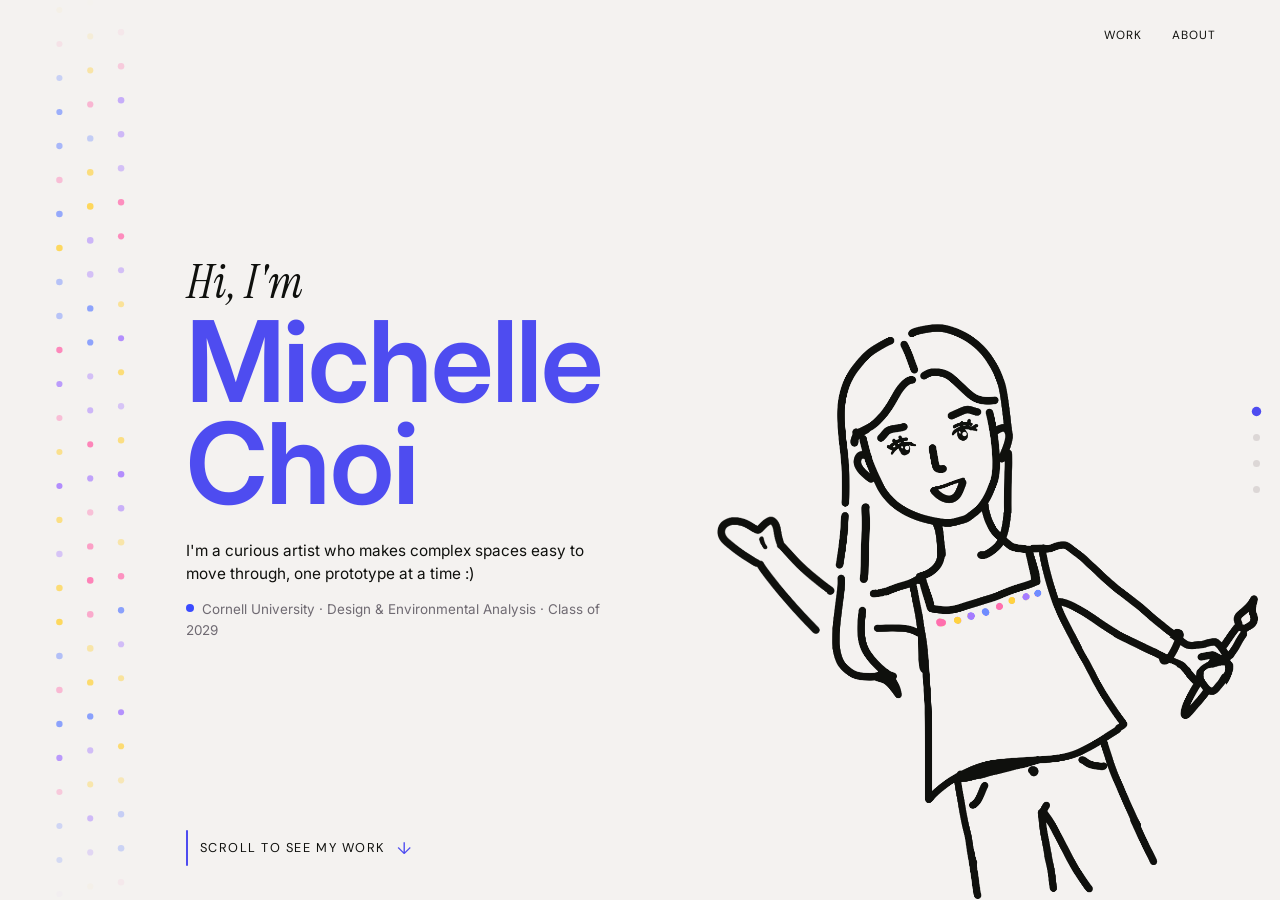
==== index.html @ 01195eb1 "Go For It: add "Why Not Just Swipe?" research subsection under Early Exploration Co-Authored-By: Cla" ====
<!doctype html>
<html lang="en">
<head>
<meta charset="utf-8">
<meta name="viewport" content="width=device-width, initial-scale=1, viewport-fit=cover">
<title>Michelle Choi · Product Design</title>
<meta name="description" content="Product design portfolio">
<link rel="preconnect" href="https://fonts.googleapis.com">
<link rel="preconnect" href="https://fonts.gstatic.com" crossorigin>
<link rel="stylesheet" href="https://fonts.googleapis.com/css2?family=Archivo:wdth,wght@62..125,700..900&family=Bricolage+Grotesque:opsz,wdth,wght@12..96,75..100,400..800&family=Instrument+Sans:wght@400;500;600&family=Instrument+Serif:ital@0;1&family=Syne:wght@700..800&family=Archivo+Narrow:wght@500;600;700&family=Caveat:wght@500;600&family=Inter:wght@400;500;600&family=Inter+Tight:wght@400;500;600;700&family=Roboto+Mono:wght@400;500&family=DM+Sans:opsz,wght@9..40,400;9..40,500&display=swap">
<link rel="stylesheet" href="css/style.css?v=202611280835">
</head>
<body>
<div id="app"></div>
<script>window.SITE_VERSION = "202611280835";</script>
<script src="content/site.js?v=202611280835"></script>
<script src="js/glyphs.js?v=202611280835"></script>
<script src="js/app.js?v=202611280835"></script>
</body>
</html>
---- css/style.css ----
/* Layout: one narrow column of big type + an index list; project pages read like a spec sheet over a full-bleed image stack. */
:root {
  --paper: #f4f2f0;
  --ink: #0f100d;
  --muted: #6f6a72;
  --line: #dcd7d6;
  --panel: #ebe7e6;
  --accent: #3a4bff;
  --g-yellow: #ffc81f;
  --g-magenta: #ff3d8b;
  --g-purple: #8a4dff;
  --name: #4e4cf0;
  --s-pink: #ff6fae;
  --s-purple: #a67bff;
  --s-blue: #6f8cff;
  --s-yellow: #ffd23f;
  --on-accent: #ffffff;

  --display: "Bricolage Grotesque", "Arial Narrow", system-ui, sans-serif;
  --body: "Instrument Sans", system-ui, -apple-system, "Segoe UI", sans-serif;
  --mono: "Archivo Narrow", "Arial Narrow", "Roboto Condensed", sans-serif; /* small caps-style labels */

  --step-0: 1rem;
  --step-1: 1.25rem;
  --step-2: clamp(1.6rem, 3vw, 2.2rem);
  --step-3: clamp(2.6rem, 7vw, 5rem);
  --step-4: clamp(3.4rem, 13vw, 10.5rem);
  --max: 1240px;
}
@media (prefers-color-scheme: dark) {
  :root:not([data-theme="light"]) {
    --paper: #111014; --ink: #efedf2; --muted: #98939f; --line: #2a2830; --panel: #1b1a20;
    --accent: #7f8cff; --on-accent: #111014; --g-yellow: #ffd34d; --g-magenta: #ff5fa2; --g-purple: #a77bff; --name: #9f9eff; --s-pink: #ff5fa2; --s-purple: #a77bff; --s-blue: #7f8cff; --s-yellow: #ffd34d; color-scheme: dark;
  }
}
:root[data-theme="dark"] {
  --paper: #111014; --ink: #efedf2; --muted: #98939f; --line: #2a2830; --panel: #1b1a20;
  --accent: #7f8cff; --on-accent: #111014; --g-yellow: #ffd34d; --g-magenta: #ff5fa2; --g-purple: #a77bff; --name: #9f9eff; --s-pink: #ff5fa2; --s-purple: #a77bff; --s-blue: #7f8cff; --s-yellow: #ffd34d; color-scheme: dark;
}

* { box-sizing: border-box; }
html { -webkit-text-size-adjust: 100%; }
body {
  margin: 0;
  background: var(--paper);
  color: var(--ink);
  font: 400 var(--step-0)/1.55 var(--body);
  -webkit-font-smoothing: antialiased;
}
img { max-width: 100%; display: block; }
a { color: inherit; }
::selection { background: var(--accent); color: var(--on-accent); }
:focus-visible { outline: 2px solid var(--accent); outline-offset: 3px; }

.wrap {
  max-width: var(--max);
  margin: 0 auto;
  padding-left: max(20px, env(safe-area-inset-left, 0px));
  padding-right: max(20px, env(safe-area-inset-right, 0px));
}
.mono { font-family: var(--mono); font-weight: 600; font-size: 0.8rem; letter-spacing: 0.08em; text-transform: uppercase; }
.muted { color: var(--muted); }

/* ---------- top bar ---------- */
body::before {
  content: ""; position: fixed; inset: 0 0 auto; height: env(safe-area-inset-top, 0px);
  z-index: 30; background: var(--paper);
}
.bar {
  position: sticky; top: env(safe-area-inset-top, 0px); z-index: 20;
  background: color-mix(in srgb, var(--paper) 88%, transparent);
  backdrop-filter: blur(10px);
  border-bottom: 1px solid var(--line);
}
.bar .wrap {
  display: flex; align-items: center; justify-content: space-between; gap: 16px;
  padding-block: 14px;
}
.brand { font-family: var(--display); font-weight: 700; font-size: 1.1rem; text-decoration: none; letter-spacing: -0.01em; }
.tabs { display: flex; gap: 4px; }
.tabs a {
  text-decoration: none; padding: 6px 12px; border-radius: 999px;
  font-family: var(--mono); font-weight: 600; font-size: 0.8rem; text-transform: uppercase; letter-spacing: 0.07em;
}
.tabs a:hover { background: var(--panel); }
.tabs a[aria-current="page"] { background: var(--ink); color: var(--paper); }
.status { display: flex; align-items: center; gap: 8px; color: var(--muted); }
.dot { width: 8px; height: 8px; border-radius: 50%; background: var(--accent); animation: pulse 2.4s ease-in-out infinite; }
@keyframes pulse { 50% { opacity: 0.25; } }

/* ---------- home ---------- */
.hero { padding-block: clamp(48px, 9vw, 120px) clamp(32px, 6vw, 72px); }
.hero h1 {
  font-family: var(--display); font-weight: 800; font-size: var(--step-4);
  line-height: 0.86; letter-spacing: -0.045em; margin: 0 0 28px;
  font-variation-settings: "wdth" 80;
  text-wrap: balance;
}
.hero h1 .accent { color: var(--accent); }
.hero-meta { display: grid; grid-template-columns: minmax(0, 1.4fr) minmax(0, 1fr); gap: 32px; align-items: end; }
.hero-meta p { margin: 0; font-size: var(--step-1); max-width: 34ch; }
.hero-meta .facts { display: grid; gap: 6px; justify-items: end; text-align: right; }

.index-head {
  display: flex; justify-content: space-between; align-items: baseline;
  border-bottom: 1px solid var(--ink); padding-bottom: 10px; margin-top: 24px;
}
.index-head h2 { font-family: var(--display); font-size: var(--step-2); margin: 0; letter-spacing: -0.02em; }
.index-head a { text-decoration: none; }
.index-head a:hover { color: var(--accent); }

.index { list-style: none; margin: 0 0 56px; padding: 0; }
.index a, .index li.locked > span {
  display: grid; grid-template-columns: minmax(0, 1fr) minmax(0, 1fr) 90px 24px;
  gap: 16px; align-items: baseline; padding: 18px 0; text-decoration: none;
  border-bottom: 1px solid var(--line); transition: padding 0.25s ease, color 0.2s;
}
.index .t { font-family: var(--display); font-weight: 600; font-size: clamp(1.4rem, 3.4vw, 2.4rem); letter-spacing: -0.025em; line-height: 1.05; }
.index .arrow { justify-self: end; transition: transform 0.25s ease; }
.index a:hover { color: var(--accent); padding-left: 12px; }
.index a:hover .arrow { transform: translateX(4px); }

.peek {
  position: fixed; z-index: 15; width: 240px; pointer-events: none;
  opacity: 0; transform: translate(-50%, -50%) scale(0.92);
  transition: opacity 0.15s ease, transform 0.2s ease;
}
.peek.on { opacity: 1; transform: translate(-50%, -50%) scale(1); }
@media (hover: none) { .peek { display: none; } }

/* ---------- tab view ---------- */
.tab-head { padding-block: clamp(40px, 7vw, 90px) 28px; display: grid; grid-template-columns: minmax(0, 1fr); gap: 12px; }
.tab-head h1 {
  font-family: var(--display); font-weight: 800; font-size: var(--step-3);
  line-height: 0.9; letter-spacing: 0.01em; margin: 0; font-variation-settings: "wdth" 80;
}
.tab-head p { margin: 0; max-width: 46ch; color: var(--muted); font-size: var(--step-1); }

.grid { display: grid; grid-template-columns: repeat(2, minmax(0, 1fr)); gap: 40px 28px; padding-bottom: 80px; }
.card { text-decoration: none; display: grid; gap: 14px; }
.card .media { overflow: hidden; }
.card .media > * { transition: transform 0.5s cubic-bezier(.2,.7,.2,1); }
.card:hover .media > * { transform: scale(1.025); }
.card-meta { display: flex; justify-content: space-between; gap: 12px; align-items: baseline; }
.card h3 { font-family: var(--display); font-size: var(--step-2); font-weight: 650; letter-spacing: -0.02em; margin: 0; line-height: 1.05; }
.card:hover h3 { color: var(--accent); }
.card p { margin: 0; color: var(--muted); max-width: 52ch; }

/* ---------- project page ---------- */
.p-head { padding-block: clamp(32px, 6vw, 72px) 28px; display: grid; gap: 18px; }
.crumb { text-decoration: none; }
.crumb:hover { color: var(--accent); }
.p-head h1 {
  font-family: var(--display); font-weight: 800; font-size: var(--step-3);
  line-height: 0.9; letter-spacing: -0.04em; margin: 0; font-variation-settings: "wdth" 80;
  text-wrap: balance;
}
.p-head .summary { font-size: var(--step-1); max-width: 46ch; margin: 0; }
.spec {
  display: grid; grid-template-columns: repeat(3, minmax(0, 1fr));
  border-top: 1px solid var(--ink); border-bottom: 1px solid var(--line);
  margin: 8px 0 36px;
}
.spec div { padding: 12px 12px 14px 0; display: grid; gap: 4px; min-width: 0; }
.spec div + div { padding-left: 12px; border-left: 1px solid var(--line); }
.spec dd { margin: 0; overflow-wrap: anywhere; }
.spec dt { color: var(--muted); }

.sections { display: grid; grid-template-columns: minmax(0, 1fr); gap: clamp(36px, 6vw, 72px); padding-block: 40px 96px; }
.s-text { display: grid; grid-template-columns: minmax(0, 1fr) minmax(0, 2fr); gap: 24px; }
.s-text h2 { font-family: var(--display); font-size: var(--step-2); font-weight: 650; margin: 0; letter-spacing: -0.02em; line-height: 1.05; }
.s-text p { margin: 0; max-width: 62ch; }
.s-block > h2 { font-family: var(--display); font-size: var(--step-2); font-weight: 650; margin: 0 0 16px; letter-spacing: -0.02em; }
figure { margin: 0; display: grid; gap: 8px; }
figcaption { color: var(--muted); }
.gallery { display: grid; gap: 16px; }
.gallery.c2 { grid-template-columns: repeat(2, minmax(0, 1fr)); }
.gallery.c3 { grid-template-columns: repeat(3, minmax(0, 1fr)); }
.stats { display: grid; grid-template-columns: repeat(3, minmax(0, 1fr)); gap: 16px; }
.stat { border-top: 1px solid var(--ink); padding-top: 10px; display: grid; gap: 2px; min-width: 0; }
.stat b { overflow-wrap: anywhere; }
.stat b { font-family: var(--display); font-weight: 700; font-size: var(--step-3); letter-spacing: -0.04em; line-height: 1; font-variant-numeric: tabular-nums; }
.figma-frame { width: 100%; aspect-ratio: 16/10; max-width: 100%; border: 1px solid var(--line); background: var(--panel); }

.next {
  display: flex; justify-content: space-between; align-items: end; gap: 16px;
  border-top: 1px solid var(--ink); padding-block: 22px 80px; text-decoration: none;
}
.next .t { font-family: var(--display); font-weight: 700; font-size: var(--step-3); letter-spacing: -0.04em; line-height: 0.9; }
.next:hover .t { color: var(--accent); }

/* ---------- about ---------- */
.about { display: grid; grid-template-columns: minmax(0, 1fr) minmax(0, 1.4fr); gap: 40px; padding-block: clamp(40px, 7vw, 90px) 96px; align-items: start; }
.about h1 { font-family: var(--display); font-weight: 800; font-size: var(--step-3); letter-spacing: -0.04em; line-height: 0.9; margin: 0 0 20px; }
.about p { font-size: var(--step-1); margin: 0 0 24px; max-width: 46ch; }
.links { list-style: none; padding: 0; margin: 0; border-top: 1px solid var(--line); }
.links li { border-bottom: 1px solid var(--line); }
.links a, .links .row { display: flex; justify-content: space-between; gap: 12px; padding: 12px 0; text-decoration: none; }
.links a:hover { color: var(--accent); }
.copy { background: none; border: 1px solid var(--line); color: inherit; border-radius: 999px; padding: 2px 10px; cursor: pointer; font: inherit; }
.copy:hover { border-color: var(--ink); }

footer .wrap { display: flex; justify-content: space-between; gap: 16px; flex-wrap: wrap; padding-block: 20px 32px; border-top: 1px solid var(--line); }

/* ---------- placeholder slots ---------- */
.ph {
  position: relative; width: 100%; max-width: 100%;
  background:
    linear-gradient(to top right, transparent calc(50% - 0.5px), var(--line) calc(50% - 0.5px), var(--line) calc(50% + 0.5px), transparent calc(50% + 0.5px)),
    linear-gradient(to bottom right, transparent calc(50% - 0.5px), var(--line) calc(50% - 0.5px), var(--line) calc(50% + 0.5px), transparent calc(50% + 0.5px)),
    var(--panel);
  border: 1px dashed var(--muted);
  display: grid; place-items: center; text-align: center; padding: 12px;
}
.ph span {
  background: var(--paper); padding: 6px 10px; max-width: 90%;
  font-family: var(--mono); font-size: 0.68rem; letter-spacing: 0.03em; color: var(--muted);
  overflow-wrap: anywhere;
}
.ph span b { color: var(--accent); font-weight: 600; display: block; }
.media img { width: 100%; height: 100%; object-fit: cover; }

/* ---------- motion ---------- */
.view { animation: rise 0.5s cubic-bezier(.2,.7,.2,1) both; }
@keyframes rise { from { transform: translateY(10px); } to { transform: none; } }
@media (prefers-reduced-motion: reduce) {
  *, *::before, *::after { animation: none !important; transition: none !important; }
}

/* ---------- small screens ---------- */
@media (max-width: 760px) {
  .status { display: none; }
  .hero-meta { grid-template-columns: 1fr; }
  .hero-meta .facts { justify-items: start; text-align: left; }
  .index a, .index li.locked > span { grid-template-columns: minmax(0, 1fr) 24px; }
  .index .k, .index .y { display: none; }
  .grid { grid-template-columns: 1fr; }
  .spec { grid-template-columns: repeat(2, minmax(0, 1fr)); }
  .spec div:nth-child(3) { padding-left: 0; border-left: 0; }
  .spec div:nth-child(n+3) { border-top: 1px solid var(--line); }
  .s-text { grid-template-columns: 1fr; gap: 10px; }
  .gallery.c3 { grid-template-columns: repeat(2, minmax(0, 1fr)); }
  .about { grid-template-columns: 1fr; }
  .stat b { font-size: var(--step-2); }
}
@media (max-width: 420px) {
  .tabs a { padding: 6px 8px; }
  .brand { font-size: 1rem; }
}

/* ---------- generative graphics ---------- */
.band { position: relative; margin-bottom: 40px; }
.field { display: block; width: 100%; height: clamp(220px, 30vw, 400px); touch-action: pan-y; }
.field.strip { height: 52px; margin-top: 12px; } /* four glyph rows (cell 13px) */
.band-cap { display: flex; justify-content: space-between; gap: 12px; border-top: 1px solid var(--line); padding-top: 8px; }
@media (hover: none) { .band-cap .hint { display: none; } }
.seal { width: 1.1em; height: 1.1em; vertical-align: -0.12em; margin-right: 0.3em; display: inline-block; }
.p-title { display: flex; align-items: center; gap: 16px; }
.seal.big { width: clamp(48px, 7vw, 84px); height: clamp(48px, 7vw, 84px); margin: 0; flex: none; }
.orb { display: block; width: 140px; height: 140px; max-width: 100%; margin-bottom: 20px; }

/* ---------- home: name centered-left, glyph columns on both sides, tab tiles on the right ---------- */
.home {
  display: grid;
  grid-template-columns: clamp(80px, 13vw, 220px) minmax(0, auto) auto minmax(0, 1fr) clamp(80px, 13vw, 220px);
  column-gap: 0;
  height: max(640px, 100svh);
  padding-left: max(0px, env(safe-area-inset-left, 0px));
  padding-right: max(0px, env(safe-area-inset-right, 0px));
}
.home .side { height: max(640px, 100svh); width: 100%; min-height: 0; }
.home { grid-template-rows: minmax(0, 1fr); }
.home .side[data-field="right"] { grid-column: 5; }
.home .tiles { grid-column: 3; margin-left: 136px; width: clamp(240px, 22vw, 300px); }
.home .home-center { margin-left: clamp(8px, 1vw, 16px); }
.home-center { align-self: center; display: grid; gap: 22px; min-width: 0; padding-left: clamp(0px, 3vw, 56px); }
.home-center .name {
  font-family: "Archivo", var(--display); font-weight: 800; margin: 0;
  font-size: clamp(3rem, 7.4vw, 7.4rem); line-height: 0.95; letter-spacing: -0.025em;
  font-stretch: 112%; font-variation-settings: "wdth" 112;
}
.home-center .name span { color: inherit; }
.home-center .tagline { margin: 0; font-size: var(--step-1); max-width: 34ch; }
.home-center .facts { display: flex; flex-wrap: wrap; gap: 6px 18px; }
.home-center .facts .dot { display: inline-block; margin-right: 6px; vertical-align: 1px; }
.tiles { align-self: center; display: grid; gap: 14px; }
.tile {
  display: grid; grid-template-columns: 76px minmax(0, 1fr); gap: 14px; align-items: center;
  text-decoration: none; padding: 10px; border: 1px solid var(--line); border-radius: 14px;
  background: var(--paper); transition: border-color 0.2s, transform 0.25s cubic-bezier(.2,.7,.2,1);
}
.tile canvas { width: 76px; height: 76px; display: block; border-radius: 8px; background: var(--panel); }
.tile .lbl { display: grid; gap: 2px; min-width: 0; }
.tile .lbl b { font-family: var(--display); font-weight: 700; font-size: 1.5rem; letter-spacing: -0.02em; line-height: 1; }
.tile:hover { border-color: var(--ink); transform: translateX(-4px); }
.tile:hover b { color: var(--accent); }
.scroll-cue { position: absolute; left: 50%; bottom: 18px; transform: translateX(-50%); }
.work { padding-block: 72px 24px; }
.work-head { font-family: var(--display); font-size: var(--step-2); letter-spacing: -0.02em; margin: 0 0 8px; }
.work .index-head h2 { font-size: var(--step-1); }
@media (max-width: 900px) {
  .home {
    grid-template-columns: minmax(0, 1fr); grid-template-rows: 90px auto auto 90px;
    height: auto; gap: 28px;
    padding-left: max(20px, env(safe-area-inset-left, 0px)); padding-right: max(20px, env(safe-area-inset-right, 0px));
  }
  .home .side, .home .side[data-field="right"], .home .tiles { grid-column: auto; }
  .home .tiles, .home .home-center { margin-left: 0; }
  .home .tiles { width: auto; }
  .home .side { height: 90px; }
  .home-center { padding-left: 0; }
  .tiles { grid-template-columns: repeat(3, minmax(0, 1fr)); }
  .tile { grid-template-columns: 1fr; }
  .tile canvas { width: 100%; height: 64px; }
  .tile .lbl b { font-size: 1.15rem; }
  .scroll-cue { display: none; }
}
@media (max-width: 420px) {
  .tiles { grid-template-columns: 1fr; }
  .tile { grid-template-columns: 64px minmax(0, 1fr); }
  .tile canvas { width: 64px; height: 64px; }
}
/* the name alone sets the width of the left column; tagline and facts wrap inside it */
@media (min-width: 901px) {
  .home-center > :not(.name) { width: 0; min-width: 100%; }
}

.home-bg { position: absolute; inset: 0; width: 100%; height: 100%; pointer-events: none; z-index: 0; }
.home > :not(.home-bg) { position: relative; z-index: 1; }
.home > .scroll-cue { position: absolute; }
@media (max-width: 900px) { .home-bg { display: none; } }

/* ---------- home v3: name + tabs share one box, centered on the page ---------- */
@media (min-width: 901px) {
  .home { grid-template-columns: clamp(80px, 13vw, 220px) minmax(0, 1fr) auto minmax(0, 1fr) clamp(80px, 13vw, 220px); column-gap: 0; }
  .home .side[data-field="right"] { grid-column: 5; }
  .stage { grid-column: 3; }
}
.stage { align-self: center; display: grid; gap: 24px; min-width: 0; }
.stage .facts { display: flex; flex-wrap: wrap; gap: 6px 18px; }
.stage .facts .dot { display: inline-block; margin-right: 6px; vertical-align: 1px; }
.box { display: grid; grid-template-columns: max-content clamp(280px, 24vw, 360px); column-gap: clamp(44px, 4.5vw, 72px); align-items: stretch; }
.home .box .home-center { margin: 0; padding: 0; align-self: stretch; display: flex; flex-direction: column; justify-content: space-between; gap: 14px; }
.box .name { text-box: trim-start cap alphabetic; }
.box .tagline { text-box: trim-end cap alphabetic; }
.home .box .tiles { grid-column: auto; margin: 0; width: auto; align-self: stretch; display: grid; grid-template-rows: repeat(3, minmax(0, 1fr)); gap: 14px; }
.box .tile { grid-template-columns: auto minmax(0, 1fr); gap: 18px; padding: 12px; }
.tile .art { position: relative; display: block; height: 100%; aspect-ratio: 1; border-radius: 8px; overflow: hidden; background: var(--panel); }
.tile .art canvas { position: absolute; inset: 0; width: 100%; height: 100%; border-radius: 0; }
.box .tile .lbl b { font-size: clamp(1.4rem, 2vw, 1.9rem); }
@media (max-width: 900px) {
  .box { grid-template-columns: minmax(0, 1fr); row-gap: 28px; }
  .home .box .tiles { grid-template-rows: none; grid-template-columns: repeat(3, minmax(0, 1fr)); }
  .box .tile { grid-template-columns: minmax(0, 1fr); }
  .tile .art { height: 64px; width: 100%; aspect-ratio: auto; }
}
@media (max-width: 420px) {
  .home .box .tiles { grid-template-columns: minmax(0, 1fr); }
  .box .tile { grid-template-columns: 64px minmax(0, 1fr); }
  .tile .art { height: 64px; width: 64px; }
}

.stage .eyebrow, .stage .facts {
  font-family: var(--body); font-weight: 500; font-size: 1rem; letter-spacing: 0.005em; color: var(--muted);
  text-transform: none;
}
.stage .eyebrow { font-family: "Instrument Serif", Georgia, serif; font-style: italic; font-weight: 400; font-size: 1.35rem; color: var(--ink); }
.stage .facts { display: block; max-width: none; }
.home .box .name { margin-top: -5px; }
@media (max-width: 900px) { .home .box .name { margin-top: 6px; } }

/* hero: "Hi, I'm" in an italic serif, the name in a wide display face in violet */
.home .box .name { display: flex; flex-direction: column; gap: 0.12em; font-variation-settings: normal; font-stretch: normal; letter-spacing: 0; line-height: 1; font-size: clamp(2.6rem, 5.6vw, 5.6rem); }
.home .box .name .hi { font-family: "Instrument Serif", Georgia, serif; font-style: italic; font-weight: 400; color: var(--ink); font-size: 0.62em; line-height: 1; letter-spacing: 0; margin-bottom: 0.06em; }
.home .box .name .nm { font-family: "Syne", "Archivo", var(--display); font-weight: 700; color: var(--name); line-height: 1.08; letter-spacing: 0.005em; }

/* about page: three glyph marks above the heading, content sits higher */
.about { padding-block: clamp(32px, 4.8vw, 68px) 96px; }
.about-marks { display: flex; gap: 14px; margin-bottom: 18px; }
.about-marks .mark { width: 64px; height: 64px; margin: 0; }

.brand { color: var(--name); }
/* home: cover stays pinned while the work panel slides up over it */
@media (min-width: 901px) {
  .home { position: sticky; top: 0; z-index: 0; transform-origin: 50% 30%; will-change: transform, opacity; }
  .work-panel, .view:has(.home) + .peek + footer { position: relative; z-index: 2; background: var(--paper); }
  .work-panel {
    border-radius: 28px 28px 0 0; margin-top: -12px;
    box-shadow: 0 -18px 40px -24px color-mix(in srgb, var(--ink) 35%, transparent);
    border-top: 1px solid var(--line);
  }
}
@media (max-width: 900px) { .home { position: relative; } }

/* about: contact rows + resume slot */
.links .row, .links a { align-items: center; }
.links .k { width: 96px; flex: none; color: var(--muted); }
.links .v { flex: 1; min-width: 0; overflow-wrap: anywhere; text-transform: none; letter-spacing: 0; }
.resume {
  margin-top: 22px; display: flex; justify-content: space-between; align-items: center; gap: 16px;
  padding: 16px 18px; border: 1px dashed var(--muted); border-radius: 14px; background: var(--panel);
}
.resume > div { display: grid; gap: 2px; min-width: 0; }
.resume b { font-family: var(--display); font-size: 1.25rem; letter-spacing: -0.01em; }
.resume .small { font-size: 0.85rem; overflow-wrap: anywhere; }
.resume-btn { flex: none; text-decoration: none; padding: 8px 14px; border-radius: 999px; background: var(--ink); color: var(--paper); }
.resume-btn[aria-disabled="true"] { pointer-events: none; opacity: 0.35; }
.resume.ready { border-style: solid; border-color: var(--line); background: var(--paper); }
.resume.ready .resume-btn { background: var(--name); }

/* tab tiles: one glyph per tab (same marks as the About page), spins on hover */
.tile .art.glyph { background: none; overflow: visible; }
.tile .art.glyph canvas { width: 100%; height: 100%; margin: 0; background: none; border-radius: 0; transition: transform 0.7s cubic-bezier(.3,1.4,.5,1); }
.tile:hover .art.glyph canvas, .tile:focus-visible .art.glyph canvas { transform: rotate(180deg) scale(1.08); }

/* ---------- intro: on first load the text slides in, then the tabs slide in left to right ---------- */
@keyframes intro-text { from { opacity: 0; transform: translateX(-28px); } to { opacity: 1; transform: none; } }
@keyframes intro-tile { from { opacity: 0; transform: translateX(-48px); } to { opacity: 1; transform: none; } }
html.intro .home .stage .eyebrow,
html.intro .home .home-center > *,
html.intro .home .stage .facts { animation: intro-text 0.45s cubic-bezier(.2,.8,.2,1) backwards; }
html.intro .home .stage .eyebrow { animation-delay: 0s; }
html.intro .home .home-center > :nth-child(1) { animation-delay: 0.06s; }
html.intro .home .home-center > :nth-child(2) { animation-delay: 0.14s; }
html.intro .home .stage .facts { animation-delay: 0.2s; }
html.intro .home .tiles .tile { animation: intro-tile 0.4s cubic-bezier(.2,.8,.2,1) backwards; }
html.intro .home .tiles .tile:nth-child(1) { animation-delay: 0.32s; }
html.intro .home .tiles .tile:nth-child(2) { animation-delay: 0.42s; }
html.intro .home .tiles .tile:nth-child(3) { animation-delay: 0.52s; }

/* phone screen images have rounded transparent corners: no box behind them */
.media:has(img[src*="/screen-"]) { background: none; }
.media img[src*="/screen-"] { object-fit: contain; filter: drop-shadow(0 0 0.5px rgba(0,0,0,.35)) drop-shadow(0 10px 22px rgba(20,10,40,.12)); }

/* "brief" section: Case / Identified challenge lines */
.brief { margin: 0; display: grid; border-top: 1px solid var(--ink); }
.brief > div { display: grid; grid-template-columns: minmax(150px, 220px) minmax(0, 1fr); gap: 8px 24px; align-items: baseline; padding: 18px 0; border-bottom: 1px solid var(--line); }
.brief dt { color: var(--muted); }
.brief dd { margin: 0; font-family: var(--display); font-weight: 700; font-size: var(--step-2); line-height: 1.15; letter-spacing: -0.02em; }
@media (max-width: 640px) { .brief > div { grid-template-columns: 1fr; } }

/* project pages: a clear rule between every section */
.grp { display: grid; gap: clamp(36px, 6vw, 64px); }
.grp-item + .grp-item { border-top: 1px solid var(--line); padding-top: clamp(28px, 4vw, 48px); }
.grp:not(.solo) { border-top: 2px solid var(--ink); padding-top: 18px; }
.grp-head { display: flex; align-items: baseline; gap: 14px; margin-bottom: calc(-1 * clamp(8px, 2vw, 24px)); }
.grp-head .mono { color: var(--name); }
.grp-t { font-family: var(--serif, "Instrument Serif"), Georgia, serif; font-style: italic; font-size: clamp(1.5rem, 2.6vw, 2.1rem); line-height: 1; }
/* scroll reveal: every chunk (group title, each section, each bulletin panel) slides in from the left as it
   scrolls into view; pieces that arrive together are staggered (delay is set in app.js) */
.reveal-on .rv { opacity: 0; transform: translateX(-110px); transition: opacity .7s ease, transform 1s cubic-bezier(.16,1,.3,1); }
.reveal-on .rv.in { opacity: 1; transform: none; }
/* reduced motion: keep a short, gentle slide + fade instead of nothing */
@media (prefers-reduced-motion: reduce) {
  .reveal-on .rv { transform: translateX(-28px); transition: opacity .6s ease, transform .6s ease !important; }
  .reveal-on .rv.in { transform: none; }
}

/* ---------- About: bulletin board ---------- */
.about-v2 { grid-template-columns: minmax(0, 1.2fr) minmax(0, 1fr); align-items: end; padding-bottom: 40px; }
.bulletin { padding-bottom: 96px; display: grid; gap: clamp(36px, 5vw, 56px); }
.b-title { border-top: 2px solid var(--ink); padding-top: 18px; display: grid; gap: 6px; }
.b-title h2 { font-family: var(--display); font-weight: 800; font-size: var(--step-3); letter-spacing: -0.04em; line-height: .95; margin: 0; }
.pin-board { position: relative; border-radius: 28px; padding: clamp(18px, 3vw, 34px) clamp(18px, 3vw, 34px) clamp(28px, 4vw, 44px);
  background: radial-gradient(circle at 1px 1px, color-mix(in srgb, var(--ink) 9%, transparent) 1px, transparent 1.5px) 0 0 / 14px 14px, var(--panel); }
.pin-head { display: flex; gap: 12px; align-items: baseline; margin-bottom: 22px; }
.pin-head h2 { margin: 0; font-family: var(--serif, "Instrument Serif"), Georgia, serif; font-style: italic; font-weight: 400; font-size: clamp(1.6rem, 3vw, 2.3rem); line-height: 1; }
.pins { display: grid; grid-template-columns: repeat(var(--n, 4), minmax(0, 1fr)); gap: clamp(16px, 2.6vw, 34px); align-items: center; }
.pinned { position: relative; margin: 0; background: #fff; padding: 10px 10px 12px; box-shadow: 0 1px 2px rgba(0,0,0,.08), 0 10px 22px rgba(20,10,40,.10);
  transform: rotate(var(--r, 0deg)); transition: transform .35s cubic-bezier(.2,1.2,.4,1), box-shadow .35s; display: grid; gap: 8px; }
.pinned:hover { transform: rotate(0deg) translateY(-6px) scale(1.03); box-shadow: 0 2px 4px rgba(0,0,0,.08), 0 22px 40px rgba(20,10,40,.16); z-index: 2; }
.pinned .media, .pinned .ph { border-radius: 2px; }
.pinned figcaption { font-family: "Instrument Serif", Georgia, serif; font-style: italic; font-size: 1.05rem; color: #2a2730; text-align: center; line-height: 1.1; min-height: 1.1em; }
.pinned.album { padding: 8px; }
.pinned.poster { padding: 6px 6px 10px; }
.pinned .pin { position: absolute; top: -12px; left: 50%; width: 28px; height: 28px; margin-left: -14px; z-index: 2; filter: drop-shadow(0 2px 2px rgba(0,0,0,.2)); }
.pinned .tape { position: absolute; top: -11px; left: 50%; width: 76px; height: 22px; margin-left: -38px; transform: rotate(calc(var(--r, 0deg) * -2)); z-index: 2;
  background: color-mix(in srgb, var(--s-yellow) 55%, transparent); box-shadow: 0 1px 2px rgba(0,0,0,.08); }
@media (max-width: 900px) { .about-v2 { grid-template-columns: 1fr; align-items: start; } .pins { grid-template-columns: repeat(2, minmax(0, 1fr)); } }

.s-intro { margin: -6px 0 18px; color: var(--muted); max-width: 62ch; }

/* "split" section: main image + a column of three small images that matches its height */
.split { display: grid; grid-template-columns: minmax(0, 2.3fr) minmax(0, 1fr); gap: 14px; align-items: stretch; }
.split-side { display: grid; grid-template-rows: repeat(3, minmax(0, 1fr)); gap: 14px; min-height: 0; }
.split-side figure { display: flex; flex-direction: column; gap: 6px; min-height: 0; }
.split-side .media, .split-side .ph { aspect-ratio: auto !important; flex: 1 1 0; min-height: 0; }
.split-side figcaption { flex: none; }
@media (max-width: 760px) {
  .split { grid-template-columns: 1fr; }
  .split-side { grid-template-rows: none; grid-template-columns: repeat(3, minmax(0, 1fr)); }
  .split-side .media, .split-side .ph { aspect-ratio: 4/3 !important; flex: none; }
}

/* "embed" section: the prototype frame with step notes beside it */
.embed { display: grid; grid-template-columns: minmax(0, 420px) minmax(0, 1fr); gap: clamp(24px, 4vw, 56px); align-items: center; }
.embed iframe { width: 100%; aspect-ratio: 410 / 904; border: 0; border-radius: 28px; background: var(--panel); }
.embed-aside { display: grid; gap: 22px; max-width: 46ch; }
.embed-aside p { margin: 4px 0 0; }
@media (max-width: 760px) {
  .embed { grid-template-columns: 1fr; }
  .embed iframe { max-width: 420px; justify-self: center; }
}
/* phone screens in a gallery (Details row) get more breathing room */
.gallery:has(img[src*="/screen-"]) { column-gap: clamp(28px, 5vw, 64px); }

/* "screens" section: each phone screen with its notes beside it */
.screens { display: grid; grid-template-columns: repeat(2, minmax(0, 1fr)); gap: clamp(28px, 5vw, 64px); }
.screen-note { display: grid; grid-template-columns: minmax(0, 0.9fr) minmax(0, 1fr); gap: clamp(16px, 2.4vw, 28px); align-items: center; }
.sn-text { display: grid; gap: 8px; align-content: center; }
.sn-tag { justify-self: start; padding: 5px 10px; border-radius: 99px; background: var(--name); color: #fff; }
.screen-note:nth-child(2) .sn-tag { background: var(--g-magenta); }
.sn-text h3 { margin: 4px 0 0; font-family: var(--display); font-weight: 700; font-size: var(--step-2); letter-spacing: -0.02em; line-height: 1.05; }
.sn-text p { margin: 0; color: var(--muted); }
.sn-text ul { margin: 6px 0 0; padding: 0; list-style: none; display: grid; gap: 8px; font-size: 0.95rem; }
.sn-text li { padding-left: 16px; position: relative; line-height: 1.35; }
.sn-text li::before { content: ""; position: absolute; left: 0; top: .5em; width: 7px; height: 7px; border-radius: 50%; background: var(--name); }
.screen-note:nth-child(2) li::before { background: var(--g-magenta); }
@media (max-width: 1000px) { .screens { grid-template-columns: 1fr; } .screen-note { grid-template-columns: minmax(0, 260px) minmax(0, 1fr); } }
@media (max-width: 560px) { .screen-note { grid-template-columns: minmax(0, 1fr) minmax(0, 1.1fr); } .sn-text h3 { font-size: 1.3rem; } .sn-text ul { font-size: .88rem; } }

/* wide detail rows: landscape drawing beside its notes, one per row */
.screens.wide { grid-template-columns: 1fr; }
.screens.wide .screen-note { grid-template-columns: minmax(0, 1.5fr) minmax(0, 1fr); }
@media (max-width: 700px) { .screens.wide .screen-note { grid-template-columns: 1fr; } }
/* cols: short labeled lists side by side */
.cols { display: grid; grid-template-columns: repeat(auto-fit, minmax(200px, 1fr)); gap: clamp(14px, 2vw, 22px); }
.col { padding: 18px 20px; border-radius: 14px; border: 1px solid var(--line, rgba(127,127,127,.25)); }
.col h3 { margin: 0 0 10px; font-family: var(--display); font-weight: 700; font-size: var(--step-1, 1.25rem); letter-spacing: -0.01em; }
.col ul { margin: 0; padding: 0; list-style: none; display: grid; gap: 8px; }
.col li { padding-left: 16px; position: relative; line-height: 1.35; color: var(--muted); }
.col li::before { content: ""; position: absolute; left: 0; top: .5em; width: 7px; height: 7px; border-radius: 50%; background: var(--name); }

/* collage: material mood board */
.collage { --paper2: #ece3d6; position: relative; aspect-ratio: var(--ratio); border-radius: 22px; overflow: hidden;
  background: radial-gradient(120% 90% at 20% 10%, #f4ede3, var(--paper2) 60%, #e2d6c6); box-shadow: inset 0 0 0 1px rgba(80,50,20,.08); }
.collage .piece { position: absolute; left: var(--x); top: var(--y); width: var(--w); margin: 0; transform: rotate(var(--r));
  transition: transform .35s cubic-bezier(.16,1,.3,1), box-shadow .35s; }
.collage .piece img { display: block; width: 100%; height: auto; border-radius: 2px;
  box-shadow: 0 1px 2px rgba(40,20,0,.18), 0 10px 24px rgba(60,30,0,.18); }
.collage .piece.photo img { border: 7px solid #fff; border-bottom-width: 7px; }
.collage .piece:hover { transform: rotate(0deg) translateY(-6px) scale(1.04); z-index: 30 !important; }
.collage figcaption { position: absolute; left: 8px; bottom: -14px; display: grid; gap: 1px; padding: 5px 9px 6px; background: #fffdf8; color: #2a2017;
  box-shadow: 0 2px 6px rgba(40,20,0,.16); transform: rotate(calc(var(--r) * -1.4)); max-width: calc(100% + 30px); }
.collage figcaption b { font-family: "Instrument Serif", Georgia, serif; font-style: italic; font-weight: 400; font-size: clamp(.92rem, 1.25vw, 1.12rem); line-height: 1.05; white-space: nowrap; }
.collage figcaption span { font-family: var(--mono); font-size: .64rem; letter-spacing: .06em; text-transform: uppercase; color: #8a6f55; white-space: nowrap; }
.collage .tape { position: absolute; top: -10px; left: 50%; width: 64px; height: 20px; margin-left: -32px; z-index: 2; transform: rotate(calc(var(--r) * -2));
  background: rgba(255,250,235,.62); box-shadow: 0 1px 2px rgba(0,0,0,.08); backdrop-filter: blur(1px); }
@media (prefers-color-scheme: dark) { :root:not([data-theme="light"]) .collage { --paper2: #2b241f; background: radial-gradient(120% 90% at 20% 10%, #3a3029, var(--paper2) 60%, #221c18); } }
:root[data-theme="dark"] .collage { --paper2: #2b241f; background: radial-gradient(120% 90% at 20% 10%, #3a3029, var(--paper2) 60%, #221c18); }
@media (max-width: 760px) {
  .collage { aspect-ratio: auto; display: grid; grid-template-columns: repeat(2, minmax(0, 1fr)); gap: 30px 18px; padding: 24px 18px 34px; }
  .collage .piece { position: relative; left: auto; top: auto; width: auto; }
  .collage .piece.wide { grid-column: 1 / -1; }
}

/* pair: two sections side by side */
.pair { display: grid; grid-template-columns: repeat(2, minmax(0, 1fr)); gap: clamp(24px, 4vw, 48px); align-items: start; }
@media (max-width: 760px) { .pair { grid-template-columns: 1fr; } }

/* project pages: a step smaller and narrower so scrolling feels less up-front */
.project-view {
  --max: 1060px;
  --step-1: 1.1rem;
  --step-2: clamp(1.35rem, 2.4vw, 1.8rem);
  --step-3: clamp(2.2rem, 5.6vw, 4rem);
  font-size: 0.95rem;
}
.project-view .sections { gap: clamp(30px, 5vw, 60px); }
.project-view .grp-t { font-size: clamp(1.35rem, 2.2vw, 1.8rem); }
.project-view .brief > div { padding: 14px 0; }
.project-view .brief dd { font-size: clamp(1.2rem, 2vw, 1.55rem); }

/* film title cards (stand-ins until real posters are added) */
.title-card { display: flex; flex-direction: column; justify-content: flex-end; gap: 6px; padding: 14% 11%; color: var(--tc); border-radius: 2px;
  background: radial-gradient(120% 80% at 70% 15%, color-mix(in srgb, var(--c2) 85%, transparent), transparent 60%), linear-gradient(170deg, var(--c2), var(--c1) 70%); }
.title-card b { font-family: "Instrument Serif", Georgia, serif; font-style: italic; font-weight: 400; font-size: clamp(1.2rem, 2.2vw, 1.9rem); line-height: 1; text-wrap: balance; }
.title-card span { font-family: var(--mono); font-size: .72rem; letter-spacing: .14em; opacity: .8; }
/* boards with 3 items keep the same card size as 4-item boards, centered */
@media (min-width: 901px) { .pins[style*="--n:3"] { width: 75%; margin-inline: auto; } }

/* flip cards (My Communities): photo turns over to a short description */
.flip { perspective: 900px; cursor: pointer; outline: none; }
.flip-in { position: relative; display: grid; transition: transform .6s cubic-bezier(.2,.8,.2,1); transform-style: preserve-3d; }
.flip-front, .flip-back { backface-visibility: hidden; -webkit-backface-visibility: hidden; }
.flip-back { position: absolute; inset: 0; }
.flip-back { transform: rotateY(180deg); background: #fbf7f0; color: #2a2730; border-radius: 2px; padding: 12px 13px; display: flex; flex-direction: column; gap: 6px; overflow: auto; }
.flip-back b { font-family: "Instrument Serif", Georgia, serif; font-style: italic; font-weight: 400; font-size: 1.15rem; line-height: 1; }
.flip-back p { margin: 0; font-size: clamp(.68rem, .92vw, .88rem); line-height: 1.36; }
@media (hover: hover) { .flip:hover .flip-in { transform: rotateY(180deg); } }
.flip:focus-visible .flip-in, .flip.flipped .flip-in { transform: rotateY(180deg); }
@media (prefers-reduced-motion: reduce) { .flip-in { transition: none; } }
/* phones: flip cards one per row so the back text stays readable */
@media (max-width: 600px) { .pins.flips { grid-template-columns: minmax(0, 300px); justify-content: center; } .flips .flip-back p { font-size: .86rem; } }
@media (max-width: 980px) and (min-width: 601px) { .pins.flips { grid-template-columns: repeat(2, minmax(0, 1fr)); } }
.pin-note { position: absolute; right: clamp(16px, 2.6vw, 30px); bottom: clamp(8px, 1.2vw, 14px); font-family: "Instrument Serif", Georgia, serif; font-style: italic; font-size: .92rem; color: var(--muted); }
.flip-link { margin-top: auto; align-self: flex-start; font-family: var(--mono); font-size: .72rem; letter-spacing: .04em; color: var(--name); text-decoration: none; border-bottom: 1px solid currentColor; padding-bottom: 1px; }
.flip-link:hover { color: var(--g-magenta); }
@media (hover: none) { .flip:not(.flipped) .flip-link { pointer-events: none; } }
/* justified gallery: images in one row share a height, widths follow each image's shape */
.gallery.just { display: flex; gap: 16px; align-items: flex-start; }
.gallery.just figure { min-width: 0; }
@media (max-width: 600px) { .gallery.just { flex-direction: column; } .gallery.just figure { flex: none !important; width: 100%; } }

/* tiles: artwork as square pinned prints */
.art-tiles { display: grid; grid-template-columns: repeat(var(--n, 3), minmax(0, 1fr)); gap: clamp(18px, 3vw, 40px); align-items: start; }
.art-tile { margin: 0; background: #fff; padding: 9px 9px 12px; transform: rotate(var(--r)); box-shadow: 0 1px 2px rgba(0,0,0,.08), 0 10px 22px rgba(20,10,40,.10); transition: transform .3s cubic-bezier(.16,1,.3,1), box-shadow .3s; display: flex; flex-direction: column; gap: 8px; }
.art-tile:hover { transform: rotate(0deg) translateY(-5px) scale(1.02); box-shadow: 0 2px 4px rgba(0,0,0,.08), 0 20px 36px rgba(20,10,40,.16); }
.art-btn { display: block; width: 100%; padding: 0; border: 0; background: #fff; cursor: zoom-in; aspect-ratio: 1; overflow: hidden; }
.art-btn img { width: 100%; height: 100%; display: block; box-sizing: border-box; }
.art-tile figcaption { font-family: "Instrument Serif", Georgia, serif; font-style: italic; font-size: 1.1rem; color: #2a2730; text-align: center; line-height: 1.1; }
@media (max-width: 760px) { .art-tiles { grid-template-columns: repeat(2, minmax(0, 1fr)); } }
.lightbox { position: fixed; inset: 0; z-index: 100; display: grid; place-items: center; padding: 4vh 4vw; background: rgba(12,10,16,.86); opacity: 0; transition: opacity .25s ease; cursor: zoom-out; }
.lightbox.on { opacity: 1; }
.lightbox figure { margin: 0; display: grid; gap: 12px; justify-items: center; max-height: 92vh; }
.lightbox img { max-width: 92vw; max-height: 84vh; object-fit: contain; box-shadow: 0 20px 60px rgba(0,0,0,.4); transform: scale(.94); transition: transform .3s cubic-bezier(.16,1,.3,1); }
.lightbox.on img { transform: none; }
.lightbox figcaption { font-family: "Instrument Serif", Georgia, serif; font-style: italic; font-size: 1.4rem; color: #f2eff6; }
.lb-x { position: fixed; top: 14px; right: 18px; width: 44px; height: 44px; border: 0; border-radius: 50%; background: rgba(255,255,255,.12); color: #fff; font-size: 28px; line-height: 1; cursor: pointer; }
@media (prefers-reduced-motion: reduce) { .lightbox, .lightbox img { transition: none; } }
/* About: text + contact on the left, tilted snapshot collage on the right */
.about-v3 { grid-template-columns: minmax(0, 1fr) minmax(0, 1fr); gap: clamp(32px, 5vw, 72px); align-items: center; padding-bottom: 88px; }
.about-v3 > * { min-width: 0; }
.about-v3 .links { margin-top: 8px; }
.snaps { position: relative; display: grid; grid-template-columns: minmax(0, 1fr) minmax(0, 1fr); width: 100%; max-width: 560px; justify-self: center; grid-template-rows: auto auto; gap: 0 18px; padding: 10px 6px 20px; }
.snap { margin: 0; background: #fff; padding: 10px 10px 30px; box-shadow: 0 1px 2px rgba(0,0,0,.08), 0 14px 30px rgba(20,10,40,.14); transform: rotate(var(--r)); transition: transform .35s cubic-bezier(.16,1,.3,1); }
.snap:hover { transform: rotate(0deg) scale(1.03); z-index: 3; }
.snap-1 { --r: -4deg; align-self: start; }
.snap-2 { --r: 3.5deg; margin-top: 46px; }
.snap-3 { --r: -2deg; grid-column: 1 / -1; width: 64%; justify-self: center; margin-top: -42px; z-index: 2; }
@media (max-width: 900px) { .about-v3 { grid-template-columns: minmax(0, 1fr); } .snaps { max-width: 460px; } .snap { padding: 7px 7px 20px; } }

/* photography: polaroid bottom with black handwriting */
.pinned.hand { padding: 10px 10px 8px; }
.pinned.hand figcaption { font-family: "Caveat", "Bradley Hand", cursive; font-style: normal; font-weight: 500; font-size: clamp(1rem, 1.25vw, 1.2rem); color: #111; text-align: left; line-height: 1.12; padding: 9px 4px 6px; min-height: 3.4em; }
/* films: flip to a Letterboxd-style review card */
.flip-back.lb { background: #14181c; color: #9ab; padding: 12px 12px 10px; gap: 5px; border-radius: 2px; }
.lb-top { display: flex; align-items: center; justify-content: space-between; margin-bottom: 2px; }
.lb-dots { display: inline-flex; }
.lb-dots i { width: 13px; height: 13px; border-radius: 50%; display: block; mix-blend-mode: screen; }
.lb-dots i:nth-child(1) { background: #ff8000; }
.lb-dots i:nth-child(2) { background: #00e054; margin-left: -4px; }
.lb-dots i:nth-child(3) { background: #40bcf4; margin-left: -4px; }
.lb-src { font-family: var(--mono); font-size: .62rem; letter-spacing: .08em; text-transform: uppercase; color: #678; }
.lb-by { font-size: .7rem; color: #678; }
.flip-back.lb .lb-title { font-family: Georgia, "Times New Roman", serif; font-style: normal; font-weight: 700; font-size: clamp(.95rem, 1.2vw, 1.12rem); line-height: 1.12; color: #fff; }
.lb-title span { font-weight: 400; color: #89a; font-size: .85em; }
.lb-stars { color: #00e054; font-size: .95rem; letter-spacing: 1px; line-height: 1; }
.flip-back.lb p { color: #def; font-size: clamp(.72rem, .9vw, .86rem); line-height: 1.4; }
.lb-foot { margin-top: auto; padding-top: 6px; border-top: 1px solid #2c3440; font-family: var(--mono); font-size: .58rem; letter-spacing: .08em; text-transform: uppercase; color: #678; }

/* locked (in progress) projects */
.card.locked { cursor: default; }
.card.locked .lock-wrap { position: relative; }
.card.locked .lock-wrap > :first-child { filter: blur(2.5px) saturate(.8); }
.card.locked .lock-wrap::after { content: ""; position: absolute; inset: 0; background: rgba(20,18,40,.38); pointer-events: none; }
.lock-badge { z-index: 1; }
.lock-badge { position: absolute; left: 50%; top: 50%; transform: translate(-50%, -50%); background: rgba(17,17,17,.82); color: #fff; padding: 10px 18px; border-radius: 999px; font-size: .78rem; letter-spacing: .12em; text-transform: uppercase; white-space: nowrap; backdrop-filter: blur(4px); }
.card.locked:hover { transform: none; }
.index li.locked > span { cursor: default; opacity: .55; }

/* copy icon button (two overlapping squares) */
.copy.copy-ic { display: inline-grid; place-items: center; width: 34px; height: 34px; padding: 0; border-radius: 9px; border-color: transparent; color: var(--muted); transition: color .2s, background .2s; }
.copy.copy-ic:hover { color: var(--ink); background: rgba(0,0,0,.05); border-color: transparent; }
.copy-ic svg { grid-area: 1 / 1; transition: opacity .2s, transform .2s; }
.copy-ic .ic-check { opacity: 0; transform: scale(.6); color: #1f9d55; }
.copy-ic.done .ic-copy { opacity: 0; transform: scale(.6); }
.copy-ic.done .ic-check { opacity: 1; transform: none; }

.hero-video video { width: 100%; height: 100%; object-fit: cover; display: block; }
/* overview pages: three smaller cards per row */
.tab-head + .grid, section.grid { grid-template-columns: repeat(3, minmax(0, 1fr)); gap: 36px 22px; }
.grid .card { gap: 10px; }
.grid .card h3 { font-size: clamp(1.15rem, 1.55vw, 1.4rem); display: flex; align-items: center; gap: 8px; }
.grid .card h3 .seal { width: 22px; height: 22px; }
.grid .card p { font-size: .92rem; line-height: 1.45; }
.grid .card .mono { font-size: .68rem; }
@media (max-width: 900px) { section.grid { grid-template-columns: repeat(2, minmax(0, 1fr)); } }
@media (max-width: 560px) { section.grid { grid-template-columns: minmax(0, 1fr); } }
/* overview cards in rounded boxes */
section.grid .card { background: #fff; border: 1px solid var(--line); border-radius: 16px; padding: 10px 10px 16px; align-content: start; transition: transform .25s cubic-bezier(.16,1,.3,1), box-shadow .25s, border-color .25s; }
section.grid .card > .media, section.grid .card .lock-wrap { aspect-ratio: 16/10 !important; border-radius: 10px; overflow: hidden; }
section.grid .card .lock-wrap > .media { aspect-ratio: 16/10 !important; }
section.grid .card > :not(.media):not(.lock-wrap) { padding-inline: 6px; }
section.grid a.card:hover { transform: translateY(-3px); box-shadow: 0 14px 30px rgba(20,10,40,.08); border-color: transparent; }

/* === font trial: Helvetica-style grotesk + Roboto Mono (backup of previous look in portfolio-backups/before-fonts-2026-11-16) === */
:root {
  --display: "Inter", "Helvetica Neue", Helvetica, Arial, sans-serif;
  --body: "Inter", "Helvetica Neue", Helvetica, Arial, sans-serif;
  --mono: "Roboto Mono", ui-monospace, Menlo, monospace;
}
.mono, .nav a, nav a { font-weight: 400; letter-spacing: 0.02em; }
.home .box .name .nm { font-family: var(--display); font-weight: 500; letter-spacing: -0.01em; }
.tab-head h1, .p-head h1, .about h1, .b-title h2, .stat b, .next .t, .brief dd, .tile .lbl b, .brand { font-weight: 600; letter-spacing: -0.01em; }
h1, h2, h3, .card h3, .index .t, .s-text h2, .s-block > h2, .sn-text h3, .col h3 { font-weight: 500; }
.tabs a { font-weight: 500; letter-spacing: 0.04em; }
.tab-head h1, .p-head h1, .about h1, .b-title h2, .next .t { font-weight: 500; letter-spacing: -0.015em; line-height: 1.02; }
.tabs a { font-weight: 400; }
.brand { letter-spacing: -0.01em; }
/* keep the new fonts from feeling condensed: neutral spacing on headings */
.card h3, .index .t, .s-text h2, .s-block > h2, .sn-text h3, .col h3, .index-head h2, .work-head, .home-center .name { letter-spacing: -0.005em; }
.home-center .name { font-stretch: normal; font-variation-settings: normal; }
/* home cover: smaller, tighter cluster in the middle of the screen */
@media (min-width: 901px) {
  .stage { gap: 18px; }
  .box { grid-template-columns: max-content clamp(230px, 19vw, 290px); column-gap: clamp(32px, 3.4vw, 52px); }
  .home .box .name { font-size: clamp(2.1rem, 4.3vw, 4.3rem); }
  .home-center .tagline { font-size: 1.02rem; max-width: 30ch; }
  .stage .eyebrow { font-size: 1.12rem; }
  .stage .facts { font-size: .88rem; width: 0; min-width: 100%; line-height: 1.5; }
  .home .box .tiles { gap: 10px; }
  .box .tile { gap: 14px; padding: 10px; }
  .box .tile .lbl b { font-size: clamp(1.15rem, 1.6vw, 1.5rem); }
  .box .tile .lbl .mono { font-size: .7rem; }
}
/* home tiles: label block vertically centered; Hi I'm smaller; name spaced out */
.box .tile { align-items: center; }
.box .tile .lbl { align-self: center; align-content: center; }
.home .box .name .hi { font-size: 0.54em; }
.home .box .name .nm { letter-spacing: 0.02em; }
/* eyebrow matches the Cornell line */
.stage .eyebrow { font-family: var(--body); font-style: normal; font-weight: 500; color: var(--muted); letter-spacing: 0.005em; }
@media (min-width: 901px) { .stage .eyebrow { font-size: .88rem; } }
/* project intro paragraph spans the full width of the big title */
.p-intro { display: grid; gap: 18px; }
.p-intro .summary { max-width: 46ch; }

/* split with one sketch on the left: both images uncropped, same height */
.split-pair { display: grid; gap: 14px; align-items: start; }
.split-pair figure { margin: 0; display: grid; gap: 6px; min-width: 0; }
@media (max-width: 700px) { .split-pair { grid-template-columns: 1fr !important; } }

/* pair with images sized so both sit at the same height */
.pair[style*="--pair-cols"] { grid-template-columns: var(--pair-cols); align-items: end; }
@media (max-width: 760px) { .pair[style*="--pair-cols"] { grid-template-columns: 1fr; } }
/* thin outline on the sketch + annotated lo-fi pair */
.split-pair .media { outline: 1px solid rgba(17,17,17,.22); outline-offset: -1px; }
/* CUSD card is square (shorter): tighter back text so it fits without scrolling */
.pinned:has(img[src*="communities/cusd"]) .flip-back { padding: 10px 11px; gap: 4px; }
.pinned:has(img[src*="communities/cusd"]) .flip-back p { font-size: clamp(.64rem, .82vw, .78rem); line-height: 1.3; }

/* small hint under a project intro (e.g. sketchbook: click to view full) */
.p-intro .p-hint { font-size: .7rem; letter-spacing: .06em; margin-top: -8px; }

/* cover: tiny floating hint in the lower-left */
.home > .flower-hint { position: absolute; left: clamp(40px, 5vw, 90px); bottom: 15%; z-index: 4; pointer-events: none;
  font-family: var(--body); font-size: .78rem; color: var(--muted); background: rgba(255,255,255,.88); padding: 6px 12px; border-radius: 999px;
  box-shadow: 0 4px 14px rgba(20,10,40,.06); backdrop-filter: blur(3px); white-space: nowrap; animation: hint-bob 3.2s ease-in-out infinite; }
@keyframes hint-bob { 0%, 100% { transform: translateY(0) rotate(-2deg); } 50% { transform: translateY(-7px) rotate(-2deg); } }
@media (prefers-reduced-motion: reduce) { .home > .flower-hint { animation: none; transform: rotate(-2deg); } }
@media (max-width: 900px), (hover: none) { .home > .flower-hint { display: none; } }

/* ---------- home v4: big left-aligned name, breathing glyph streams down the left ---------- */
.home.cover2 { --rail: clamp(124px, 12.5vw, 192px); /* was 150/15vw/230 with 4 dot columns; 3 columns since 2026-11-24, name moved left to match */ display: grid; grid-template-columns: var(--rail) minmax(0, 1fr); grid-template-rows: minmax(0, 1fr); height: max(640px, 100svh); padding: 0; gap: 0; }
.home.cover2 > .streams { position: absolute; z-index: 0; top: 0; bottom: 0; left: clamp(28px, 3.4vw, 56px); width: calc(var(--rail) - clamp(28px, 3.4vw, 56px) - 24px); height: 100%; }
.cover2 .hero { grid-column: 2; align-self: center; padding: 0 clamp(24px, 6vw, 120px) 0 clamp(8px, 2vw, 40px); min-width: 0; }
.cover2 .name { margin: 0; display: block; }
.cover2 .name .hi { display: block; font-family: "Instrument Serif", Georgia, serif; font-style: italic; font-weight: 400; font-size: clamp(2rem, 4.2vw, 4.4rem); line-height: 1; color: var(--ink); margin: 0 0 .1em .04em; letter-spacing: 0; }
.cover2 .name .nm { display: block; font-family: var(--display); font-weight: 600; font-size: clamp(3.2rem, 10vw, 10.5rem); line-height: .9; letter-spacing: -0.012em; color: var(--name); }
.cover2 .name .nm span { display: block; }
.cover2 .tagline { margin: clamp(22px, 3.2vh, 40px) 0 0; max-width: 40ch; font-size: clamp(1rem, 1.35vw, 1.3rem); line-height: 1.5; }
.cover2 .facts { margin-top: 16px; font-size: .92rem; color: var(--muted); display: flex; align-items: center; gap: 8px; }
.cover2 .facts .dot { margin: 0; }
.home.cover2 > .scroll-cue { position: absolute; left: calc(var(--rail) + clamp(8px, 2vw, 40px)); bottom: 34px; transform: none; display: flex; align-items: center; gap: 10px; font-size: .72rem; letter-spacing: .12em; text-transform: uppercase; color: var(--muted); text-decoration: none; }
.cover2 .scroll-cue i { display: block; width: 1px; height: 28px; background: currentColor; transform-origin: top; animation: cue-line 2.2s cubic-bezier(.7,0,.2,1) infinite; }
@keyframes cue-line { 0% { transform: scaleY(0); transform-origin: top; } 50% { transform: scaleY(1); transform-origin: top; } 51% { transform-origin: bottom; } 100% { transform: scaleY(0); transform-origin: bottom; } }
.home.cover2 > .cover-nav { position: absolute; top: 26px; right: clamp(20px, 5vw, 72px); display: flex; gap: clamp(16px, 2.4vw, 32px); font-size: .74rem; letter-spacing: .1em; text-transform: uppercase; }
.cover-nav a { color: var(--ink); text-decoration: none; }
.cover-nav a:hover { color: var(--name); }
.cover2 .hero > * { animation: cover-rise 1s cubic-bezier(.7,0,.2,1) both; }
.cover2 .hero > :nth-child(2) { animation-delay: .1s; } .cover2 .hero > :nth-child(3) { animation-delay: .2s; }
@keyframes cover-rise { from { opacity: 0; transform: translateY(24px); } }
@media (max-width: 760px) {
  .home.cover2 { --rail: 0px; grid-template-columns: minmax(0, 1fr); grid-template-rows: 102px minmax(0, 1fr); height: max(600px, 100svh); }
  .home.cover2 > .streams { position: relative; grid-row: 1; left: 0; width: 100%; height: 82px; margin-top: 20px; }
  .cover2 .hero { grid-column: 1; grid-row: 2; padding: 0 20px 10vh; }
  .cover2 .name .nm { font-size: 17vw; }
  .cover2 .name .hi { font-size: 2.3rem; }
  .home.cover2 > .scroll-cue { display: flex; left: 20px; }
  .home.cover2 > .cover-nav { top: auto; bottom: 34px; right: 20px; }
}
@media (prefers-reduced-motion: reduce) { .cover2 .hero > *, .cover2 .scroll-cue i { animation: none; } }

/* ---------- home phases: cover → Design → Art & Making, each a full screen that swooshes up over the last ---------- */
html.phased, html.phased body { height: 100%; overflow: hidden; overscroll-behavior: none; }
.phases.view { animation: none; }
.phases > .phase { position: fixed; inset: 0; z-index: 1; height: 100svh; overflow-y: auto; overscroll-behavior: contain; background: var(--paper);
  transition: transform 1.05s cubic-bezier(.7,0,.2,1), opacity .8s cubic-bezier(.7,0,.2,1), filter .9s cubic-bezier(.7,0,.2,1), border-radius 1.05s cubic-bezier(.7,0,.2,1), box-shadow 1.05s; }
.phases > .phase.is-cur { transform: none; z-index: 2; }
.phases > .phase.is-past { transform: translateY(-10vh) scale(.92); opacity: 0; filter: blur(4px); pointer-events: none; z-index: 1; }
.phases > .phase.is-next { transform: translateY(102%); border-radius: 56px 56px 0 0; box-shadow: 0 -18px 60px rgba(30,25,60,.16); z-index: 3; pointer-events: none; }
.phases > .phase.is-next + .phase.is-next { box-shadow: none; }
.phases > .phase.home { height: 100svh; }

.ph-work .ph-in { min-height: 100%; max-width: 1240px; margin: 0 auto; padding: clamp(84px, 11vh, 110px) clamp(20px, 5vw, 72px) 56px; display: flex; flex-direction: column; justify-content: center; }
.ph-head { display: grid; grid-template-columns: auto minmax(0, 1fr) auto; align-items: baseline; gap: 6px 24px; border-bottom: 1px solid var(--ink); padding-bottom: 12px; margin-bottom: clamp(16px, 2.6vh, 28px); }
.ph-head h2 { margin: 0; font-weight: 600; font-size: clamp(1.9rem, 3.6vw, 3.2rem); letter-spacing: -0.012em; line-height: 1; }
.ph-head p { margin: 0; color: var(--muted); font-size: clamp(.92rem, 1.1vw, 1.05rem); }
.pgrid { --cw: min(100%, calc((100svh - 330px) / 2 * 1.6)); display: grid; grid-template-columns: repeat(2, minmax(0, var(--cw))); gap: clamp(18px, 2.6vh, 30px) clamp(18px, 2.4vw, 36px); justify-content: start; }
.ph-physical .pgrid { --cw: min(100%, calc((100svh - 300px) * 1.35)); }
.pcard { display: grid; gap: 4px; color: inherit; text-decoration: none; opacity: 0; transform: translateY(34px); transition: opacity .7s ease, transform .9s cubic-bezier(.7,0,.2,1); }
.phase.is-cur .pcard { opacity: 1; transform: none; }
.phase.is-cur .pcard:nth-child(1) { transition-delay: .35s; } .phase.is-cur .pcard:nth-child(2) { transition-delay: .45s; } .phase.is-cur .pcard:nth-child(3) { transition-delay: .55s; }
.pc-img { overflow: hidden; border-radius: 12px; aspect-ratio: 16 / 10; background: var(--panel); }
.pc-img img { width: 100%; height: 100%; object-fit: cover; transition: transform .8s cubic-bezier(.2,.8,.2,1); }
.pcard:hover .pc-img img { transform: scale(1.045); }
.pc-meta { display: flex; justify-content: space-between; align-items: baseline; gap: 12px; margin-top: 8px; }
.pc-meta b { font-weight: 600; font-size: clamp(1.02rem, 1.3vw, 1.25rem); display: flex; align-items: center; gap: 8px; }
.pc-meta .seal { width: 20px; height: 20px; margin: 0; }
.pcard:hover .pc-meta b { color: var(--name); }
.pc-k { font-size: .68rem; }

.ph-bar { position: fixed; top: 0; left: 0; right: 0; z-index: 10; display: flex; justify-content: space-between; align-items: center; gap: 16px; padding: 22px clamp(20px, 5vw, 72px);
  opacity: 0; transform: translateY(-10px); transition: opacity .5s ease .3s, transform .6s ease .3s; pointer-events: none; }
.phases:not([data-phase="0"]) .ph-bar { opacity: 1; transform: none; pointer-events: auto; }
.ph-bar .brand { color: var(--name); text-decoration: none; }
.ph-bar nav { display: flex; gap: clamp(14px, 2.4vw, 30px); font-size: .74rem; letter-spacing: .1em; text-transform: uppercase; }
.ph-bar nav a { text-decoration: none; color: var(--ink); }
.ph-bar nav a.on, .ph-bar nav a:hover { color: var(--name); }
.ph-dots { position: fixed; right: clamp(12px, 1.6vw, 26px); top: 50%; transform: translateY(-50%); z-index: 10; display: grid; gap: 12px; }
.ph-dots a { display: flex; align-items: center; justify-content: flex-end; gap: 10px; text-decoration: none; color: var(--muted); flex-direction: row-reverse; }
.ph-dots i { width: 7px; height: 7px; border-radius: 50%; background: var(--line); transition: background .3s, transform .3s; }
.ph-dots a.on i { background: var(--name); transform: scale(1.35); }
.ph-dots span { font-size: .64rem; letter-spacing: .1em; text-transform: uppercase; opacity: 0; transform: translateX(6px); transition: opacity .2s, transform .2s; white-space: nowrap; }
.ph-dots a:hover span { opacity: 1; transform: none; }
.phases.leaving .ph-bar, .phases.leaving .ph-dots { opacity: 0; transition-delay: 0s; }
@media (max-width: 760px) {
  .ph-work .ph-in { justify-content: flex-start; padding-top: 76px; }
  .ph-head { grid-template-columns: minmax(0, 1fr) auto; }
  .ph-head p { grid-column: 1 / -1; grid-row: 2; }
  .pgrid, .ph-physical .pgrid { grid-template-columns: minmax(0, 1fr); --cw: 100%; }
  .ph-bar { padding: 16px 20px; background: color-mix(in srgb, var(--paper) 88%, transparent); backdrop-filter: blur(10px); }
  .ph-bar nav { gap: 14px; font-size: .66rem; }
  .ph-dots { display: none; }
}
@media (prefers-reduced-motion: reduce) { .phases > .phase, .pcard { transition-duration: .2s !important; transition-delay: 0s !important; } }
/* cover: the description and Cornell line span exactly the width of the name */
.cover2 .hero { justify-self: start; width: max-content; max-width: 100%; }
.cover2 .hero .tagline, .cover2 .hero .facts { width: 0; min-width: 100%; max-width: none; }
.cover2 .facts { flex-wrap: wrap; }
.cover2 .hero .facts { display: block; }
.cover2 .hero .facts .dot { display: inline-block; margin: 0 8px 0 0; vertical-align: 2px; }
.ph-work .ph-in { justify-content: safe center; }
.pgrid { --cw: min(100%, calc((100svh - 400px) / 2 * 1.6)); justify-content: center; }
.ph-physical .pgrid { --cw: min(100%, calc((100svh - 330px) * 1.4)); }
@media (max-width: 760px) { .pgrid, .ph-physical .pgrid { --cw: 100%; } }
/* title in the empty grid cell (Design: three projects in a 2 × 2 grid) */
.pgrid:has(.ph-head.cell) { --cw: min(100%, calc((100svh - 300px) / 2 * 1.6)); }
.ph-head.cell { align-self: end; display: grid; grid-template-columns: 1fr auto; align-content: end; gap: 10px 16px; border-bottom: 0; border-top: 1px solid var(--ink); padding: 14px 0 0; margin: 0 0 clamp(40px, 6vh, 64px); }
.ph-head.cell h2 { font-size: clamp(2.6rem, 5.2vw, 4.6rem); grid-column: 1; }
.ph-head.cell span { grid-column: 2; grid-row: 1; align-self: start; padding-top: 6px; }
.ph-head.cell p { grid-column: 1 / -1; max-width: 32ch; }
.phase.is-cur .ph-head.cell { animation: cover-rise .9s cubic-bezier(.7,0,.2,1) .6s both; }
@media (max-width: 760px) { .ph-head.cell { order: -1; border-top: 0; border-bottom: 1px solid var(--ink); padding: 0 0 12px; margin: 0; } .ph-head.cell h2 { font-size: clamp(1.9rem, 8vw, 2.6rem); } }
/* Design title in the top-left cell, Go For It beside it */
.ph-head.cell { align-self: start; margin: 0; }
.phase.is-cur .ph-head.cell { animation-delay: .3s; }
/* About as the last screen of the swipe-through */
.ph-about { padding-top: clamp(56px, 8vh, 80px); }
.ph-about footer .wrap { padding-bottom: 40px; }
/* lighter screen transitions: only transform + opacity animate (no blur, no animated corners or shadows),
   so the swoosh stays smooth even with the long About page */
.phases > .phase { transition: transform 1s cubic-bezier(.7,0,.2,1), opacity .8s cubic-bezier(.7,0,.2,1); will-change: transform; backface-visibility: hidden;
  border-radius: 0; box-shadow: 0 -24px 60px -20px rgba(30,25,60,.22); }
.phases > .phase.is-past { filter: none; transform: translateY(-8vh) scale(.96); }
.phases > .phase.is-next { border-radius: 0; box-shadow: 0 -24px 60px -20px rgba(30,25,60,.22); transform: translateY(100%); }
.phases > .phase.is-next + .phase.is-next { box-shadow: 0 -24px 60px -20px rgba(30,25,60,.22); visibility: hidden; transition: transform 1s cubic-bezier(.7,0,.2,1), opacity .8s, visibility 0s 1s; }
.phases > .phase.is-cur, .phases > .phase.is-next { visibility: visible; }
.phases > .phase.is-past { visibility: hidden; transition: transform 1s cubic-bezier(.7,0,.2,1), opacity .8s cubic-bezier(.7,0,.2,1), visibility 0s 1s; }
.phases > .phase.is-cur { transition: transform 1s cubic-bezier(.7,0,.2,1), opacity .8s cubic-bezier(.7,0,.2,1), visibility 0s; }
/* ---------- Design screen: featured layout ---------- */
.ph-in.feat { height: 100%; min-height: 0; max-width: 1400px; padding: clamp(78px, 10vh, 96px) clamp(20px, 5vw, 72px) clamp(24px, 4vh, 44px);
  display: grid; grid-template-rows: auto minmax(0, 1.6fr) minmax(0, 1fr); gap: clamp(14px, 2.4vh, 24px); justify-content: stretch; }
.feat .ph-head { display: flex; justify-content: space-between; align-items: baseline; margin: 0; }
.feat .pc-img { aspect-ratio: auto; height: 100%; border-radius: 14px; }
.f-hero { display: grid; grid-template-columns: minmax(0, 1.7fr) minmax(0, 1fr); gap: clamp(20px, 3vw, 48px); min-height: 0; color: inherit; text-decoration: none; }
.f-txt { display: flex; flex-direction: column; justify-content: center; align-items: flex-start; gap: clamp(10px, 1.8vh, 18px); }
.f-txt h3 { margin: 0; font-weight: 600; font-size: clamp(1.8rem, min(3.6vw, 5.6vh), 3.4rem); line-height: 1.02; letter-spacing: -0.015em; }
.f-txt h3 .seal, .f-sm h4 .seal { width: .7em; height: .7em; margin-right: .25em; vertical-align: 0; }
.f-row { display: grid; grid-template-columns: 1fr 1fr; gap: clamp(20px, 3vw, 48px); min-height: 0; }
.f-sm { display: grid; grid-template-columns: minmax(0, 1.3fr) minmax(0, 1fr); gap: 18px; align-items: center; min-height: 0; color: inherit; text-decoration: none; }
.f-sm h4 { margin: 0 0 8px; font-weight: 600; font-size: clamp(1.15rem, 1.7vw, 1.55rem); line-height: 1.1; }
.feat .pc-img img { transition: transform .9s cubic-bezier(.2,.8,.2,1); }
.f-hero:hover .pc-img img, .f-sm:hover .pc-img img { transform: scale(1.04); }
.f-hero:hover h3, .f-sm:hover h4 { color: var(--name); }
.feat .cta { display: inline-flex; align-items: center; gap: 10px; font-size: .74rem; letter-spacing: .1em; }
.feat .cta i { font-style: normal; display: inline-grid; place-items: center; width: 34px; height: 34px; border-radius: 50%; border: 1px solid var(--ink); transition: background .3s, color .3s, transform .3s; }
.f-hero:hover .cta i { background: var(--ink); color: var(--paper); transform: translateX(4px); }
/* Go For It first, then the others a beat apart */
.feat [style*="--o"] { opacity: 0; }
.phase.is-cur .feat [style*="--o"] { animation: feat-in .6s cubic-bezier(.22,1,.36,1) both; animation-delay: calc(180ms + var(--o) * 220ms); }
.phase.is-cur .feat .ph-head { animation-delay: 120ms; }
@keyframes feat-in { from { opacity: 0; transform: translateY(14px); } to { opacity: 1; transform: none; } }
@media (max-width: 760px) {
  .ph-in.feat { height: auto; display: block; padding-top: 76px; }
  .f-hero, .f-row, .f-sm { grid-template-columns: 1fr; }
  .f-hero { margin: 16px 0 28px; } .f-row { gap: 24px; }
  .feat .pc-img { aspect-ratio: 16 / 10; height: auto; }
}
@media (prefers-reduced-motion: reduce) { .phase.is-cur .feat [style*="--o"] { animation-duration: .01s; animation-delay: 0s; } }

/* ---------- screen transition: a calm slide, ease-out with no overshoot ---------- */
.phases > .phase, .phases > .phase.is-cur { transition: transform .7s cubic-bezier(.22,1,.36,1), opacity .7s cubic-bezier(.22,1,.36,1), visibility 0s; box-shadow: none; }
.phases > .phase.is-next { transform: translateY(100%); box-shadow: none; }
.phases > .phase.is-past { transform: translateY(-12%); opacity: .6; transition: transform .7s cubic-bezier(.22,1,.36,1), opacity .7s cubic-bezier(.22,1,.36,1), visibility 0s .7s; }
.phases > .phase.is-next + .phase.is-next { transition: transform .7s cubic-bezier(.22,1,.36,1), visibility 0s .7s; box-shadow: none; }
/* keep each cover's full 16:10 frame (no cropping): the image sets its own width from the row height */
.f-hero { grid-template-columns: auto minmax(240px, 1fr); }
.f-sm { grid-template-columns: auto minmax(0, 1fr); }
.feat .pc-img { height: 100%; aspect-ratio: 16 / 10; width: auto; max-width: 100%; }
@media (max-width: 760px) { .feat .pc-img { width: 100%; height: auto; } .f-hero, .f-sm { grid-template-columns: 1fr; } }
/* Design screen: titles sit right next to their images */
.f-sm { display: flex; align-items: center; gap: clamp(14px, 1.4vw, 20px); }
.f-sm > .pc-img { flex: none; align-self: stretch; height: auto; }
.f-sm > div:last-child { min-width: 0; }
.f-hero { display: flex; align-items: center; gap: clamp(22px, 2.6vw, 40px); }
.f-hero > .pc-img { flex: none; align-self: stretch; height: auto; }
.f-txt { min-width: 0; flex: 1; }
/* "View case study": a steady text link with an underline that draws in (no moving circle) */
.feat .cta { gap: 8px; padding-bottom: 4px; background: linear-gradient(currentColor, currentColor) 0 100% / 0% 1px no-repeat; transition: background-size .35s ease, color .2s; }
.feat .cta i { width: auto; height: auto; border: 0; border-radius: 0; transition: none; }
.f-hero:hover .cta { background-size: 100% 1px; color: var(--name); }
.f-hero:hover .cta i { background: none; color: inherit; transform: none; }
/* project pages end with a way back to the swipe-through, plus the next project in order */
.proj-end { display: grid; gap: 14px; justify-items: start; border-top: 1px solid var(--ink); padding-block: 26px 80px; }
.back-all { display: grid; gap: 6px; text-decoration: none; }
.back-all .t { font-weight: 500; font-size: clamp(1.8rem, 4vw, 3rem); letter-spacing: -0.015em; line-height: 1; transition: color .2s; }
.back-all:hover .t { color: var(--name); }
.next-sm { text-decoration: none; color: var(--muted); font-size: .74rem; }
.next-sm:hover { color: var(--name); }
@media (max-width: 760px) { .f-hero, .f-sm { display: grid; } .f-hero > .pc-img, .f-sm > .pc-img { width: 100%; } }

/* === label font: DM Sans (picked 2026-11-19; was Roboto Mono) === */
:root { --mono: "DM Sans", "Inter", Helvetica, Arial, sans-serif; }
.mono, .nav a, nav a { letter-spacing: 0.08em; }

/* scrubbed transitions: a screen being swiped in shows fully formed (no entrance stagger) */
.phase.is-peek .pcard { opacity: 1; transform: none; transition: none; }
.phase.is-peek .feat [style*="--o"], .phase.is-peek .ph-head.cell { animation: none !important; opacity: 1; transform: none; }

/* === Go For It live cover (violet fan): title slides in from the left, phones rise from the bottom === */
.gfi-cover { position: relative; width: 100%; height: 100%; overflow: hidden; container-type: inline-size; background: linear-gradient(135deg, #e9e6fc 0%, #f1e8f8 60%, #f8e8f1 100%); /* soft lilac-to-blush fade (option B), bob 2026-11-25 */ color: #4e4af0; transition: transform .9s cubic-bezier(.2,.8,.2,1); }
.gfi-t { position: absolute; left: 5.6cqw; top: 5cqw; }
.gfi-t b { display: block; font-family: "Archivo", sans-serif; font-weight: 900; font-stretch: 125%; font-size: 6cqw; line-height: .9; letter-spacing: -.01em; }
.gfi-t i { display: block; margin-top: 1.3cqw; font-family: "Instrument Serif", serif; font-style: italic; font-size: 2.75cqw; line-height: 1; opacity: .85; }
.gfi-ph { position: absolute; width: 20.6cqw; aspect-ratio: 780 / 1688; padding: .69cqw; background: #0f100d; border-radius: 3.6cqw; box-shadow: 0 2cqw 4cqw -1.5cqw rgba(40,30,120,.28); }
.gfi-cover .gfi-ph img { width: 100%; height: 100%; display: block; object-fit: cover; border-radius: 2.95cqw; filter: none; transform: none !important; }
.gfi-ph.l { left: 29.4cqw; top: 18.75cqw; rotate: -11deg; }
.gfi-ph.m { left: 48.75cqw; top: 13.75cqw; width: 22.5cqw; z-index: 2; }
.gfi-ph.r { left: 70cqw; top: 18.75cqw; rotate: 11deg; }
.gfi-t, .gfi-ph { transition: translate 1.2s cubic-bezier(.22,1,.36,1), opacity .8s ease; }
.gfi-cover:not(.play):not(.phase.play .gfi-cover) .gfi-t { translate: -45cqw 0; opacity: 0; transition: none; }
.gfi-cover:not(.play):not(.phase.play .gfi-cover) .gfi-ph { translate: 0 48cqw; opacity: 0; transition: none; }
.gfi-cover.play .gfi-t, .phase.play .gfi-t { transition-delay: .1s; }
.gfi-cover.play .gfi-ph.l, .phase.play .gfi-ph.l { transition-delay: .25s; }
.gfi-cover.play .gfi-ph.m, .phase.play .gfi-ph.m { transition-delay: .38s; }
.gfi-cover.play .gfi-ph.r, .phase.play .gfi-ph.r { transition-delay: .5s; }
.f-hero:hover .gfi-cover { transform: scale(1.03); }
@media (prefers-reduced-motion: reduce) { .gfi-cover .gfi-t, .gfi-cover .gfi-ph { translate: none !important; opacity: 1 !important; transition: none !important; } }

/* Design screen text slides in from the left as the screen arrives (matches the Go For It cover) */
.ph-digital .ph-head h2, .ph-digital .ph-head > span, .ph-digital .f-txt > *, .ph-digital .f-sm > div > * { transition: translate 1.1s cubic-bezier(.22,1,.36,1), opacity .8s ease; }
.ph-digital:not(.play) .ph-head h2, .ph-digital:not(.play) .ph-head > span, .ph-digital:not(.play) .f-txt > *, .ph-digital:not(.play) .f-sm > div > * { translate: -7vw 0; opacity: 0; transition: none; }
.ph-digital.play .ph-head h2 { transition-delay: .05s; } .ph-digital.play .ph-head > span { transition-delay: .15s; }
.ph-digital.play .f-txt > :nth-child(1) { transition-delay: .2s; } .ph-digital.play .f-txt > :nth-child(2) { transition-delay: .3s; } .ph-digital.play .f-txt > :nth-child(3) { transition-delay: .38s; }
.ph-digital.play .f-sm > div > :nth-child(1) { transition-delay: .4s; } .ph-digital.play .f-sm > div > :nth-child(2) { transition-delay: .48s; }
.ph-digital.play .f-sm + .f-sm > div > :nth-child(1) { transition-delay: .5s; } .ph-digital.play .f-sm + .f-sm > div > :nth-child(2) { transition-delay: .58s; }
@media (prefers-reduced-motion: reduce) { .ph-digital .ph-head h2, .ph-digital .ph-head > span, .ph-digital .f-txt > *, .ph-digital .f-sm > div > * { translate: none !important; opacity: 1 !important; transition: none !important; } }

/* side dots: one straight column; the hover label floats to the left so its width can't push a dot */
.ph-dots { justify-items: center; }
.ph-dots a { position: relative; display: grid; place-items: center; width: 14px; height: 14px; }
.ph-dots span { position: absolute; right: calc(100% + 8px); top: 50%; translate: 0 -50%; }

/* Art & Making text slides in from the left too, same as Design */
.ph-physical .ph-head h2, .ph-physical .ph-head p, .ph-physical .ph-head > span, .ph-physical .pc-meta, .ph-physical .pc-k { transition: translate 1.1s cubic-bezier(.22,1,.36,1), opacity .8s ease; }
.ph-physical:not(.play) .ph-head h2, .ph-physical:not(.play) .ph-head p, .ph-physical:not(.play) .ph-head > span, .ph-physical:not(.play) .pc-meta, .ph-physical:not(.play) .pc-k { translate: -7vw 0; opacity: 0; transition: none; }
.ph-physical.play .ph-head h2 { transition-delay: .05s; } .ph-physical.play .ph-head p { transition-delay: .15s; } .ph-physical.play .ph-head > span { transition-delay: .2s; }
.ph-physical.play .pcard:nth-child(1) .pc-meta { transition-delay: .28s; } .ph-physical.play .pcard:nth-child(1) .pc-k { transition-delay: .36s; }
.ph-physical.play .pcard:nth-child(2) .pc-meta { transition-delay: .4s; } .ph-physical.play .pcard:nth-child(2) .pc-k { transition-delay: .48s; }
.ph-physical.play .pcard:nth-child(3) .pc-meta { transition-delay: .52s; } .ph-physical.play .pcard:nth-child(3) .pc-k { transition-delay: .6s; }
@media (prefers-reduced-motion: reduce) { .ph-physical .ph-head h2, .ph-physical .ph-head p, .ph-physical .ph-head > span, .ph-physical .pc-meta, .ph-physical .pc-k { translate: none !important; opacity: 1 !important; transition: none !important; } }

/* Art & Making: bigger project titles (no glyphs) */
.ph-physical .pc-meta { margin-top: 12px; }
.ph-physical .pc-meta b { font-size: clamp(1.4rem, 2.2vw, 2rem); letter-spacing: -0.01em; line-height: 1.1; }

/* Statler + MakerHub: same image-to-title gap as Go For It, slightly bigger titles */
.f-sm { gap: clamp(22px, 2.6vw, 40px); }
.f-sm h4 { font-size: clamp(1.3rem, 1.95vw, 1.8rem); }
@media (max-width: 760px) { .f-sm { gap: 14px; } }
.f-sm h4 { text-wrap: balance; }
.f-sm > div { min-width: 0; }


/* cover: name and everything around it scaled down ~12% (2026-11-20) */
@media (min-width: 761px) {
  .cover2 .name .nm { font-size: clamp(3rem, 8.8vw, 9.25rem); }
  .cover2 .name .hi { font-size: clamp(1.8rem, 3.7vw, 3.9rem); }
  .cover2 .tagline { margin-top: clamp(18px, 2.8vh, 34px); font-size: clamp(.95rem, 1.2vw, 1.15rem); }
  .cover2 .facts { margin-top: 14px; font-size: .84rem; }
}

/* About: photography + films side by side, each a 2x2 grid (2026-11-21) */
.pin-pair { display: grid; grid-template-columns: repeat(2, minmax(0, 1fr)); gap: clamp(20px, 2.6vw, 36px); align-items: stretch; }
.pin-board.half .pins, .pin-board.half .pins.flips { grid-template-columns: repeat(2, minmax(0, 1fr)); width: auto; margin-inline: 0; }
@media (max-width: 900px) { .pin-pair { grid-template-columns: minmax(0, 1fr); } }
@media (min-width: 901px) { .pin-board.half .pins:has(.poster) { width: 72%; margin-inline: auto; gap: clamp(14px, 2vw, 26px); } }
@media (min-width: 901px) {
  .pin-board.half .flip-back.lb { padding: 9px 10px; gap: 4px; }
  .pin-board.half .lb-by, .pin-board.half .lb-foot { display: none; }
  .pin-board.half .flip-back.lb .lb-title { font-size: clamp(.82rem, 1vw, 1rem); }
  .pin-board.half .lb-stars { font-size: .8rem; }
  .pin-board.half .flip-back.lb p { font-size: clamp(.62rem, .74vw, .74rem); line-height: 1.32; }
}

/* brief: bulleted values (Statler pain points, 2026-11-23) */
.brief-pts { margin: 0; padding-left: 1.1em; display: grid; gap: 6px; font-family: inherit; font-weight: 500; font-size: clamp(1rem, 1.3vw, 1.2rem); line-height: 1.4; letter-spacing: 0; }

/* "rows" sections: text left, image right, stacked rows (Statler before/after floorplans, 2026-11-23) */
.rows { display: grid; gap: clamp(28px, 4vw, 48px); }
.rows .row { display: grid; grid-template-columns: minmax(0, 1fr) minmax(0, 3fr); gap: clamp(20px, 3vw, 40px); align-items: start; }
.rows .row-txt { display: grid; gap: 8px; align-content: start; }
.rows .row-txt h3 { margin: 0; font-weight: 500; font-size: clamp(1.15rem, 1.5vw, 1.4rem); line-height: 1.2; }
.rows .row-txt p { margin: 0; color: var(--muted); line-height: 1.5; }
.rows figure { margin: 0; display: grid; gap: 6px; min-width: 0; }
/* plans stay inside the section lines (bob, 2026-11-23); was a 90px overhang to the right */
@media (max-width: 760px) { .rows .row { grid-template-columns: 1fr; gap: 12px; } }

/* rows: bullet list + flipping floorplan (Statler before plan, 2026-11-23) */
.rows .row-pts { margin: 6px 0 0; padding-left: 1.1em; display: grid; gap: 7px; line-height: 1.4; }
.plan-flip { perspective: 1600px; cursor: pointer; outline: none; }
.plan-flip:focus-visible { outline: 2px solid var(--accent, #4e4cf0); outline-offset: 4px; }
.pf-in { position: relative; display: grid; transition: transform .7s cubic-bezier(.2,.8,.2,1); transform-style: preserve-3d; }
.pf-front, .pf-back { backface-visibility: hidden; -webkit-backface-visibility: hidden; background: #fff; }
.pf-back { position: absolute; inset: 0; transform: rotateY(180deg); }
.pf-back .media { height: 100%; aspect-ratio: auto !important; }
.pf-back img { object-fit: contain !important; }
.plan-flip.flipped .pf-in { transform: rotateY(180deg); }
.pf-hint { justify-self: start; cursor: pointer; font-size: .72rem; letter-spacing: .08em; text-transform: uppercase; color: var(--accent, #4e4cf0); }
.pf-hint .pf-b, .pf-on .pf-hint .pf-a { display: none; }
.pf-on .pf-hint .pf-b { display: inline; }
@media (prefers-reduced-motion: reduce) { .pf-in { transition: none; } }
/* Statler Three Zones, option E (2026-11-23): café full width, bar + staircase below, inside the section width */
@media (min-width: 0px) { .gallery.c3:has(img[src*="statler/cafe"]) { grid-template-columns: repeat(2, minmax(0, 1fr)); gap: 14px; }
  .gallery.c3:has(img[src*="statler/cafe"]) figure:first-child { grid-column: 1 / -1; } }
/* project page titles: the seal graphic is hidden (kept in the code) and replaced by the cover page dot (2026-11-23) */
.p-title .seal.big { display: none; }
.p-title { gap: clamp(10px, 1.2vw, 16px); }
.p-dot { flex: none; width: clamp(9px, .9vw, 13px); height: clamp(9px, .9vw, 13px); }

/* cover: bob's line drawing (v2: white shine in her eyes, rainbow dotted neckline, gently waving hand) peeking in from the right (2026-11-23).
   Drawn on a canvas (peekGirl in app.js); lines use --ink, eye shine --paper, neckline the --s-* stream colours. */
.cover2 .peek-girl { position: absolute; right: 1.5vw; bottom: 0; height: min(66vh, 58vw); aspect-ratio: 1119 / 1160; width: auto; margin: 0; pointer-events: none; z-index: 0; color: var(--ink); --pg-hl: var(--paper); }
@media (max-width: 760px) { .cover2 .peek-girl { height: 19vh; right: 2vw; bottom: 60px; } }

/* text beside an image in a pair (Statler reflection next to the board, 2026-11-23) */
.pair .s-text { grid-template-columns: 1fr; gap: 14px; }
.pair > div:has(> .s-text) { align-self: center; }

/* cover photo with the brief beside it (Statler, 2026-11-23); stacks on phones */
.cover-brief { display: grid; grid-template-columns: minmax(0, 3fr) minmax(0, 2fr); gap: clamp(24px, 4vw, 56px); align-items: center; }
.cover-brief .cb-txt .s-block > h2 { margin-top: 0; }
.cover-brief .brief > div { grid-template-columns: 1fr; gap: 4px; }
@media (max-width: 760px) { .cover-brief { grid-template-columns: 1fr; } }


/* phone top bar: keep the name and the three tabs on one line (2026-11-23) */
@media (max-width: 520px) {
  .bar .wrap { gap: 8px; }
  .brand, .tabs a, .ph-bar nav a { white-space: nowrap; }
  .bar .brand { font-size: .95rem; }
  .tabs { gap: 2px; }
  .tabs a { padding: 5px 7px; font-size: .66rem; letter-spacing: .04em; }
}

/* project pages use the overview bar too (2026-11-23): same look, but sticky with a soft backdrop so text scrolls under it */
.ph-bar.is-page { position: sticky; top: env(safe-area-inset-top, 0px); z-index: 20; opacity: 1; transform: none; pointer-events: auto; transition: none;
  background: color-mix(in srgb, var(--paper) 88%, transparent); backdrop-filter: blur(10px); -webkit-backdrop-filter: blur(10px); }

/* About: the three little glyph marks above "Hi, I'm Michelle!" are hidden at bob's request (2026-11-23); delete this line to bring them back */
.about-marks { display: none !important; }
/* About: three soft colour dots in place of the marks, like the cover's dots (bob 2026-11-23) */
.about-dots { display: flex; gap: 12px; margin-bottom: 22px; }
.about-dots i { width: 12px; height: 12px; border-radius: 50%; opacity: .85; animation: dot-breathe 3.6s ease-in-out infinite; }
.about-dots i:nth-child(1) { background: var(--s-yellow); }
.about-dots i:nth-child(2) { background: var(--s-pink); animation-delay: -1.2s; }
.about-dots i:nth-child(3) { background: var(--s-blue); animation-delay: -2.4s; }
@keyframes dot-breathe { 50% { opacity: .45; } }
/* the big greeting has a wide left side-bearing; pull it in so its H lines up with the small ABOUT label and the text (bob 2026-11-23) */
.about-text h1 { margin-left: -0.05em; }
/* cover scroll cue: a little more noticeable (bob 2026-11-23): darker, slightly bigger, purple line + gently bobbing arrow */
.home.cover2 > .scroll-cue { color: var(--ink); font-size: .8rem; gap: 12px; }
.cover2 .scroll-cue i { width: 2px; height: 36px; border-radius: 2px; background: var(--name); }
.cover2 .scroll-cue::after { content: "↓"; color: var(--name); font-size: 1.05rem; letter-spacing: 0; animation: cue-bob 1.8s ease-in-out infinite; }
.cover2 .scroll-cue:hover { color: var(--name); }
@keyframes cue-bob { 50% { transform: translateY(4px); } }

.brief dd.brief-p, .project-view .brief dd.brief-p { font-family: inherit; font-weight: 400; font-size: clamp(1rem, 1.3vw, 1.15rem); line-height: 1.55; letter-spacing: 0; max-width: 62ch; }

/* ---------- prototype: jump button, live phone, floating pill (Go For It "Try It") ---------- */
.play-row { display: flex; flex-wrap: wrap; align-items: center; gap: 14px; margin-top: 4px; }
.play-cta { display: inline-flex; align-items: center; gap: 8px; padding: 7px 14px; border-radius: 999px; border: 0; cursor: pointer;
  background: transparent; color: var(--name); box-shadow: inset 0 0 0 1.5px var(--name); font: 600 .92rem/1.2 var(--body); transition: background .2s, color .2s; }
.play-cta:hover { background: var(--name); color: var(--paper); }
.live-chip { white-space: nowrap; display: inline-flex; align-items: center; gap: 8px; padding: 6px 12px; border-radius: 999px; background: #fff; color: #4e4af0;
  font-family: var(--mono); font-weight: 700; font-size: .75rem; letter-spacing: .1em; text-transform: uppercase; box-shadow: 0 2px 8px rgba(40,20,80,.1); }
.live-chip i { width: 8px; height: 8px; border-radius: 50%; background: #ff3d8b; box-shadow: 0 0 0 4px rgba(255,61,139,.2); animation: pulse 2.4s ease-in-out infinite; }
.try-phone { position: relative; }
.try-phone .live-chip { position: absolute; top: -14px; left: 50%; transform: translateX(-50%); z-index: 2; }
.tap-note { position: absolute; right: -170px; top: 61%; width: 150px; font-family: "Caveat", cursive; font-weight: 600; font-size: 1.55rem; line-height: 1.05; color: var(--name); transform: rotate(-4deg); }
.tap-note svg { display: block; margin: 0 0 4px -6px; }
.embed.dressed { grid-template-columns: auto minmax(0, 1fr); }
.embed.dressed .try-phone { justify-self: start; }
/* the whole phone fits inside the screen, under the top bar */
.embed.dressed iframe { height: min(calc(100vh - 150px), 820px); height: min(calc(100svh - 150px), 820px); width: auto; max-width: none; aspect-ratio: 410 / 904;
  box-shadow: 0 0 0 6px rgba(255,255,255,.7), 0 30px 60px rgba(60,30,120,.22); }
.embed.dressed .embed-aside { margin-left: clamp(0px, 9vw, 130px); }
.embed.dressed .embed-aside > div { background: color-mix(in srgb, #fff 62%, transparent); border-radius: 16px; padding: 14px 16px; }
:root[data-theme="dark"] .embed.dressed .embed-aside > div { background: rgba(255,255,255,.06); }
@media (prefers-color-scheme: dark) { :root:not([data-theme="light"]) .embed.dressed .embed-aside > div { background: rgba(255,255,255,.06); } }
.float-pill { position: fixed; left: 50%; bottom: 26px; z-index: 60; display: inline-flex; align-items: center; gap: 12px; padding: 8px 20px 8px 8px; border: 0; border-radius: 999px; cursor: pointer;
  background: #1d1a3a; color: #fff; font: 600 1rem/1.2 var(--body); box-shadow: 0 14px 34px rgba(20,10,50,.32); white-space: nowrap;
  transform: translate(-50%, 24px); opacity: 0; pointer-events: none; transition: opacity .3s ease, transform .4s cubic-bezier(.22,1,.36,1); }
.float-pill.on { opacity: 1; transform: translate(-50%, 0); pointer-events: auto; }
.float-pill:hover { background: #2b2660; }
.float-pill img { width: 40px; height: 40px; border-radius: 50%; object-fit: cover; object-position: 50% 12%; }
.float-pill small { font-family: var(--mono); font-weight: 600; font-size: .7rem; letter-spacing: .1em; text-transform: uppercase; color: #b9b5ff; margin-left: 4px; }
body { transition: background-color .15s linear; }
@media (max-width: 760px) {
  .embed.dressed { grid-template-columns: 1fr; }
  .embed.dressed .try-phone { justify-self: center; }
  .embed.dressed iframe { height: calc(100vh - 120px); height: calc(100svh - 120px); }
  .embed.dressed .embed-aside { margin-left: 0; }
  .tap-note { position: static; width: auto; text-align: center; margin-top: 14px; transform: rotate(-2deg); }
  .tap-note svg { display: none; }
  .float-pill { bottom: 18px; max-width: calc(100vw - 32px); }
}
/* short paragraph under a section's images (e.g. under the Go For It pitch board) */
.s-outro { margin: 22px 0 0; max-width: none; font-size: var(--step-1); line-height: 1.5; }
/* 2026-11-27: no italics in section headings / GFI cover subtitle: clean sans (option B), with stronger hierarchy (option G):
   bold group header, smaller bold titles for the sections inside it. Options C (small caps) and B-plain were tried first. */
.grp-t, .project-view .grp-t { font-family: "Inter", var(--body), sans-serif; font-style: normal; font-weight: 700; font-size: clamp(1.7rem, 3vw, 2.4rem); letter-spacing: -.025em; }
.grp-item .s-text h2, .grp-item .s-block > h2, .grp-item .sn-text h3 { font-size: clamp(1.05rem, 1.4vw, 1.25rem); font-weight: 600; }
.gfi-t i { font-family: "Inter", var(--body), sans-serif; font-style: normal; font-weight: 500; font-size: 2.1cqw; letter-spacing: -.005em; margin-top: 1.8cqw; }
/* "wide" text section: narrower heading column, body runs to the right edge */
.s-text.wide { grid-template-columns: minmax(150px, 220px) minmax(0, 1fr); gap: clamp(24px, 4vw, 48px); }
.s-text.wide p { max-width: none; }
@media (max-width: 760px) { .s-text.wide { grid-template-columns: 1fr; gap: 10px; } }
/* 2026-11-28: section titles start on the content edge; numbers hang in the left margin (stacked above the title on phones) */
.grp-head { position: relative; }
.grp-head .mono { position: absolute; right: 100%; margin-right: clamp(14px, 2vw, 28px); top: 50%; transform: translateY(-50%); }
@media (max-width: 760px) {
  .grp-head { flex-direction: column; align-items: flex-start; gap: 4px; }
  .grp-head .mono { position: static; transform: none; margin: 0; }
}
/* the prototype keeps a big title ("Try the Prototype"), larger than the small in-section headings */
#try-proto > h2 { font-size: var(--step-2); font-weight: 500; letter-spacing: -0.02em; line-height: 1.05; margin: 0 0 22px; }
/* Try the Prototype: big title beside the phone, above the steps (option A look) */
#try-proto.title-beside .embed-aside > h2 { margin: 0 0 6px; font-family: var(--display); font-weight: 600; font-size: clamp(2.2rem, 4.4vw, 3.6rem); letter-spacing: -0.03em; line-height: 1; background: none; padding: 0; }
@media (max-width: 760px) { #try-proto.title-beside .embed { display: flex; flex-direction: column; } #try-proto.title-beside .embed-aside { display: contents; } #try-proto.title-beside .embed-aside > h2 { order: -1; margin-bottom: 18px; align-self: flex-start; font-size: 2.2rem; } #try-proto.title-beside .embed-aside > div { order: 1; } #try-proto.title-beside .try-phone { order: 0; align-self: center; } }

/* 2026-11-28 (bob): home sections fade into each other instead of sliding over like cards; the next one still drifts up.
   Only applies with .phases.fade (PHASE_FADE in app.js); remove that flag to get the old card slide back. */
.phases.fade > .phase, .phases.fade > .phase.is-cur { transition: transform .7s cubic-bezier(.22,1,.36,1), opacity .6s ease, visibility 0s; box-shadow: none; }
.phases.fade > .phase.is-next { transform: translateY(14%); opacity: 0; box-shadow: none; border-radius: 0; }
.phases.fade > .phase.is-past { transform: translateY(-6%); opacity: 0; transition: transform .7s cubic-bezier(.22,1,.36,1), opacity .6s ease, visibility 0s .7s; }

/* research section (Go For It "Why Not Just Swipe?", bob's pick B5, 2026-11-28):
   grey dating-app box vs lilac-fade Go For It box with a white, light-indigo-outlined dare card; stats beside, spanning the box height */
.rv-b .rv-body { display: grid; grid-template-columns: auto minmax(0, 1fr); gap: clamp(28px, 4vw, 56px); align-items: stretch; }
.rv-b .vs { display: grid; grid-template-columns: 300px auto 300px; justify-content: start; align-items: center; gap: 14px; }
.rv-b .vs-side { display: flex; flex-direction: column; align-items: center; justify-content: space-between; gap: 14px; align-self: stretch; padding: 26px 22px 24px; border-radius: 20px; }
.rv-b .vs-swipe { background: #ecebef; }
.rv-b .vs-dare { background: linear-gradient(135deg, #e9e6fc, #f1e8f8 55%, #f8e8f1); }
.rv-b .vs-tag { font-size: .72rem; letter-spacing: .06em; text-transform: uppercase; color: #6f6a72; }
.rv-b .vs-dare .vs-tag { color: #4e4af0; }
.rv-b .vs-mid { font-size: .9rem; letter-spacing: .08em; text-transform: uppercase; color: var(--muted); }
.rv-b .vs-cap { margin: 0; font-weight: 600; color: #0f100d; text-align: center; }
.rv-b .pile { position: relative; width: 150px; height: 190px; }
.rv-b .pc { position: absolute; inset: 0; border-radius: 14px; background: #fff; border: 1px solid #dcd7d6; transform: translate(calc(var(--i) * 7px - 18px), calc(var(--i) * -5px + 14px)) rotate(calc(var(--i) * 3deg - 8deg)); opacity: calc(.35 + var(--i) * .1); padding: 10px; display: flex; flex-direction: column; gap: 6px; }
.rv-b .pc i { flex: 1; border-radius: 9px; background: #ece9ef; } .rv-b .pc b { height: 7px; border-radius: 4px; background: #e3dfe6; width: 70%; } .rv-b .pc b + b { width: 45%; }
.rv-b .pc.top { transform: rotate(-3deg) translateX(-4px); opacity: 1; box-shadow: 0 8px 20px rgba(40,30,80,.10); }
.rv-b .sw { position: absolute; top: 40%; display: grid; place-items: center; width: 34px; height: 34px; border-radius: 50%; background: #fff; color: #b9b3bd; font-size: 15px; box-shadow: 0 3px 10px rgba(0,0,0,.08); }
.rv-b .sw.x { left: -16px; } .rv-b .sw.x2 { left: -40px; top: 58%; opacity: .5; }
.rv-b .dare { width: 190px; min-height: 190px; border-radius: 16px; background: #fff; color: #2b2970; border: 1.5px solid #b3b0f7; box-shadow: 0 10px 24px rgba(78,74,240,.12); padding: 16px; display: flex; flex-direction: column; gap: 10px; }
.rv-b .dare p { margin: 0; font-weight: 600; font-size: 1.02rem; line-height: 1.3; flex: 1; }
.rv-b .d-lv { font-size: .68rem; letter-spacing: .05em; text-transform: uppercase; color: #6d6ae6; }
.rv-b .d-t { font: 700 1.6rem "Inter", sans-serif; letter-spacing: -.02em; color: #4e4af0; }
.rv-b .chips { display: flex; flex-direction: column; justify-content: space-between; gap: 14px; }
.rv-b .chip { display: grid; gap: 4px; align-content: start; }
.rv-b .chip b { font-family: "Inter", sans-serif; font-weight: 700; font-size: clamp(1.6rem, 2.3vw, 2rem); letter-spacing: -.035em; line-height: 1; color: var(--name); }
.rv-b .chip span { font-size: .95rem; line-height: 1.35; }
.rv-b .chip small { font-size: .7rem; color: var(--muted); }
@media (max-width: 760px) {
  .rv-b .rv-body, .rv-b .vs { grid-template-columns: 1fr; } .rv-b .vs { gap: 12px; } .rv-b .vs-mid { text-align: center; }
  .rv-b .chips { gap: 22px; }
}
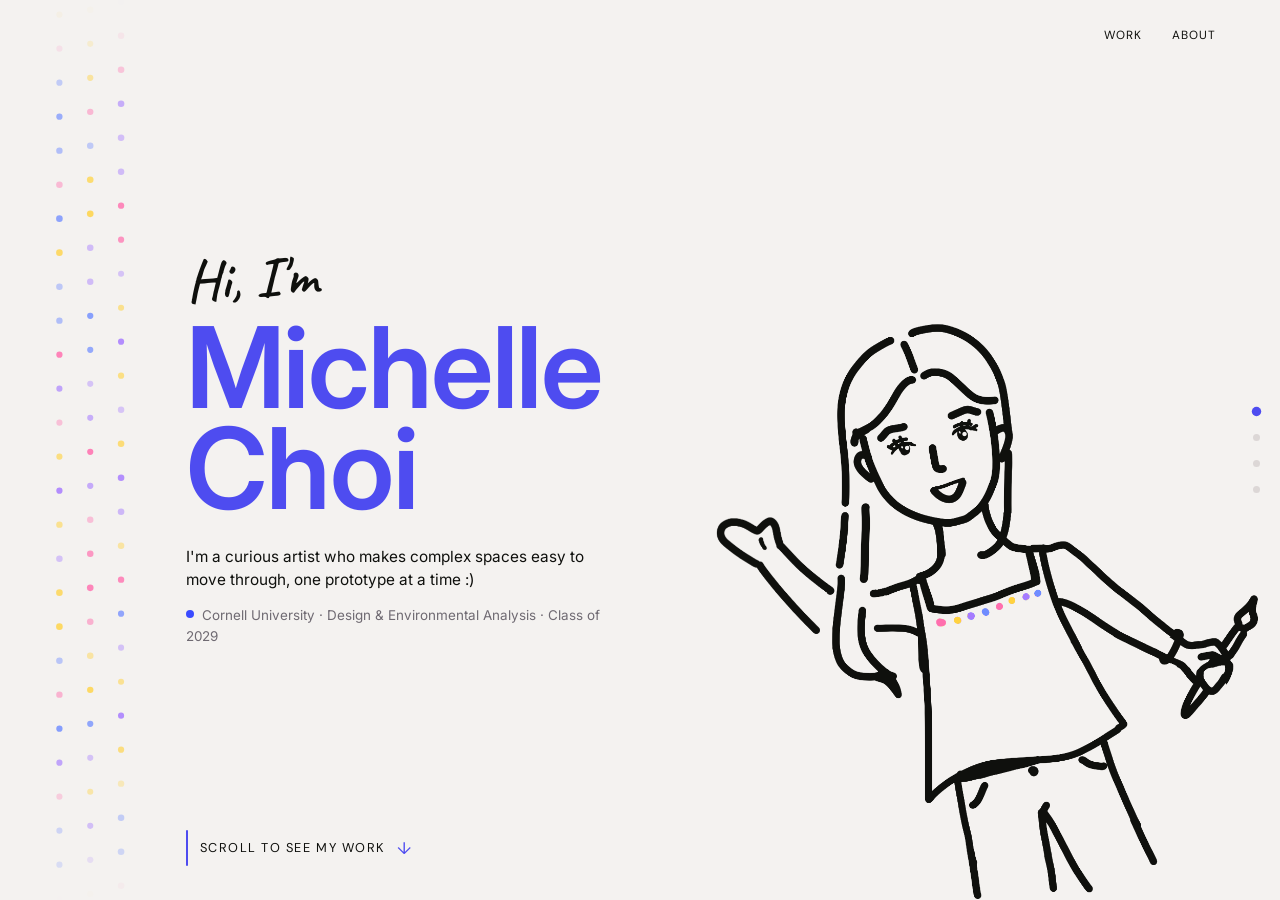
==== commit 785cfd15: "Cover: handwritten "Hi, I'm" instead of italic serif Co-Authored-By: Claude Opus 5.5 <noreply@anthro" ====
--- a/index.html
+++ b/index.html
@@ -8,7 +8,7 @@
 <link rel="preconnect" href="https://fonts.googleapis.com">
 <link rel="preconnect" href="https://fonts.gstatic.com" crossorigin>
 <link rel="stylesheet" href="https://fonts.googleapis.com/css2?family=Archivo:wdth,wght@62..125,700..900&family=Bricolage+Grotesque:opsz,wdth,wght@12..96,75..100,400..800&family=Instrument+Sans:wght@400;500;600&family=Instrument+Serif:ital@0;1&family=Syne:wght@700..800&family=Archivo+Narrow:wght@500;600;700&family=Caveat:wght@500;600&family=Inter:wght@400;500;600&family=Inter+Tight:wght@400;500;600;700&family=Roboto+Mono:wght@400;500&family=DM+Sans:opsz,wght@9..40,400;9..40,500&display=swap">
-<link rel="stylesheet" href="css/style.css?v=202611280835">
+<link rel="stylesheet" href="css/style.css?v=202611280840">
 </head>
 <body>
 <div id="app"></div>
--- a/css/style.css
+++ b/css/style.css
@@ -1197,3 +1197,5 @@
   .rv-b .rv-body, .rv-b .vs { grid-template-columns: 1fr; } .rv-b .vs { gap: 12px; } .rv-b .vs-mid { text-align: center; }
   .rv-b .chips { gap: 22px; }
 }
+/* 2026-11-28: cover "Hi, I'm" in handwriting (Caveat) instead of italic serif, matching the line-drawing girl (option D) */
+.cover2 .name .hi { font-family: "Caveat", "Bradley Hand", cursive; font-style: normal; font-weight: 600; font-size: clamp(2.2rem, 4.4vw, 4.6rem); transform: rotate(-3deg); transform-origin: left bottom; margin-bottom: .12em; }
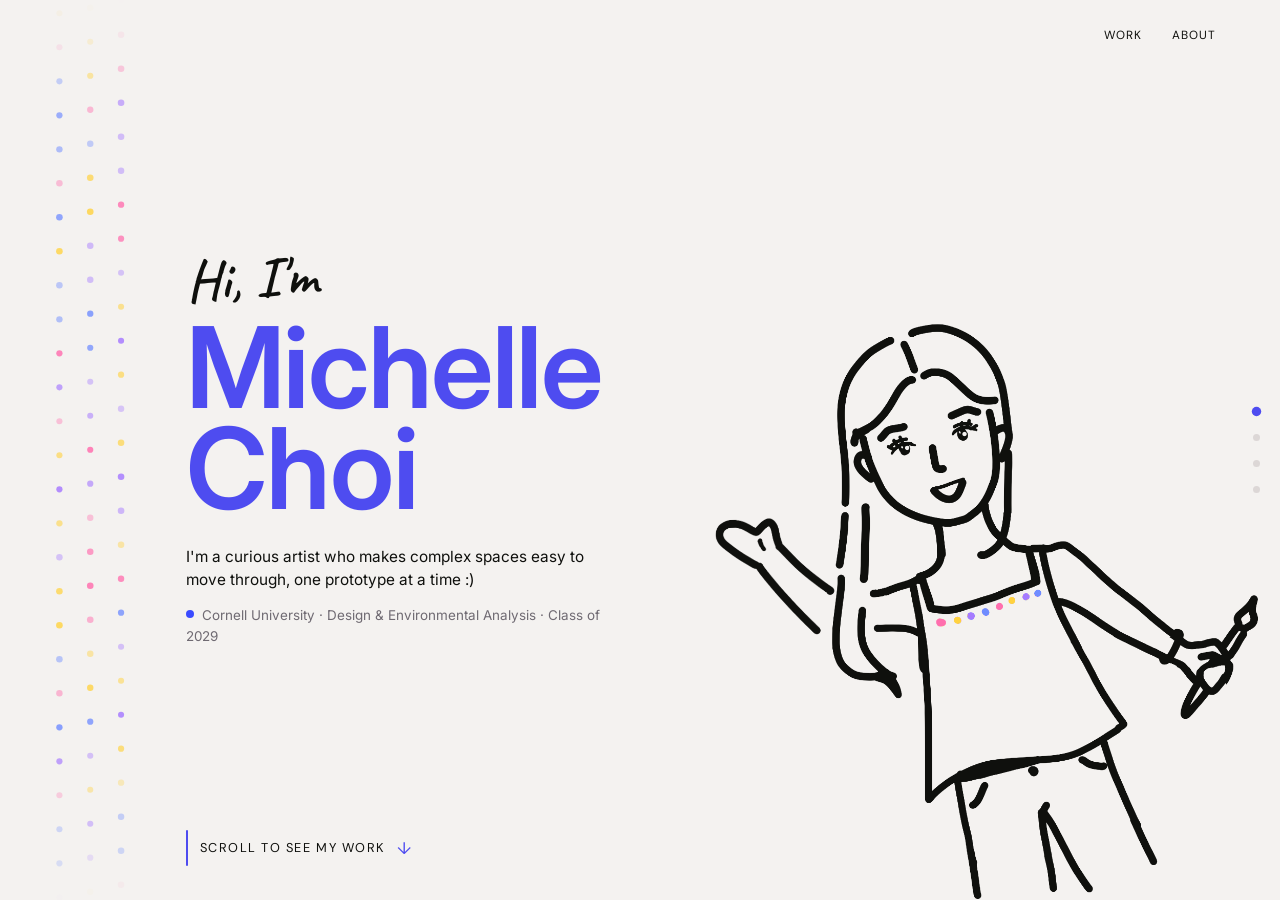
==== commit 69cfd876: "Go For It: reorder design process, Profile and Task Generator screens beside their text Profile scre" ====
--- a/index.html
+++ b/index.html
@@ -8,13 +8,13 @@
 <link rel="preconnect" href="https://fonts.googleapis.com">
 <link rel="preconnect" href="https://fonts.gstatic.com" crossorigin>
 <link rel="stylesheet" href="https://fonts.googleapis.com/css2?family=Archivo:wdth,wght@62..125,700..900&family=Bricolage+Grotesque:opsz,wdth,wght@12..96,75..100,400..800&family=Instrument+Sans:wght@400;500;600&family=Instrument+Serif:ital@0;1&family=Syne:wght@700..800&family=Archivo+Narrow:wght@500;600;700&family=Caveat:wght@500;600&family=Inter:wght@400;500;600&family=Inter+Tight:wght@400;500;600;700&family=Roboto+Mono:wght@400;500&family=DM+Sans:opsz,wght@9..40,400;9..40,500&display=swap">
-<link rel="stylesheet" href="css/style.css?v=202611280840">
+<link rel="stylesheet" href="css/style.css?v=202611280845">
 </head>
 <body>
 <div id="app"></div>
-<script>window.SITE_VERSION = "202611280835";</script>
-<script src="content/site.js?v=202611280835"></script>
-<script src="js/glyphs.js?v=202611280835"></script>
-<script src="js/app.js?v=202611280835"></script>
+<script>window.SITE_VERSION = "202611280845";</script>
+<script src="content/site.js?v=202611280845"></script>
+<script src="js/glyphs.js?v=202611280845"></script>
+<script src="js/app.js?v=202611280845"></script>
 </body>
 </html>
--- a/css/style.css
+++ b/css/style.css
@@ -1199,3 +1199,36 @@
 }
 /* 2026-11-28: cover "Hi, I'm" in handwriting (Caveat) instead of italic serif, matching the line-drawing girl (option D) */
 .cover2 .name .hi { font-family: "Caveat", "Bradley Hand", cursive; font-style: normal; font-weight: 600; font-size: clamp(2.2rem, 4.4vw, 4.6rem); transform: rotate(-3deg); transform-origin: left bottom; margin-bottom: .12em; }
+
+/* "feature": one phone screen beside its own text (Go For It, 2026-11-28 mockup) */
+.feature .ft-body { display: grid; gap: clamp(24px, 4vw, 56px); align-items: center; }
+.feature.ft-right .ft-body { grid-template-columns: minmax(0, 1fr) minmax(0, 270px); }
+.feature.ft-left .ft-body { grid-template-columns: minmax(0, 270px) minmax(0, 1fr); }
+.feature.ft-solo .ft-body { grid-template-columns: minmax(0, 270px); }
+.feature .ft-shot { margin: 0; }
+.feature .ft-shot img { border-radius: 22px; }
+.ft-text { display: grid; gap: 12px; max-width: 58ch; }
+.ft-text p { margin: 0; }
+.ft-text .ft-lead { color: var(--muted); }
+.ft-text ul { margin: 4px 0 0; padding: 0; list-style: none; display: grid; gap: 9px; }
+.ft-text li { padding-left: 16px; position: relative; line-height: 1.4; }
+.ft-text li::before { content: ""; position: absolute; left: 0; top: .52em; width: 7px; height: 7px; border-radius: 50%; background: var(--name); }
+@media (max-width: 700px) {
+  .feature.ft-right .ft-body, .feature.ft-left .ft-body { grid-template-columns: 1fr; gap: 18px; }
+  .feature .ft-shot { max-width: 230px; }
+  .feature.ft-left .ft-shot { order: -1; }
+  .feature.ft-right .ft-shot { order: 2; }
+}
+.ft-text h2 { margin: 0 0 4px; }
+.grp-item .ft-text h2 { font-family: var(--display); font-size: clamp(1.05rem, 1.4vw, 1.25rem); font-weight: 600; letter-spacing: -0.005em; line-height: 1.1; }
+.ft-text .ft-tag { margin-bottom: 2px; }
+.feature.ft-magenta .ft-tag { background: var(--g-magenta); }
+.feature.ft-magenta .ft-text li::before { background: var(--g-magenta); }
+/* lean: on desktop, push the text block over to sit next to a screen on the right (hug) or right-align it (flush) */
+@media (min-width: 701px) {
+  .feature.ft-lean-hug .ft-text, .feature.ft-lean-flush .ft-text { justify-self: end; }
+  .feature.ft-lean-flush .ft-text { text-align: right; }
+  .feature.ft-lean-flush .ft-tag { justify-self: end; }
+  .feature.ft-lean-flush .ft-text li { padding-left: 0; padding-right: 16px; }
+  .feature.ft-lean-flush .ft-text li::before { left: auto; right: 0; }
+}
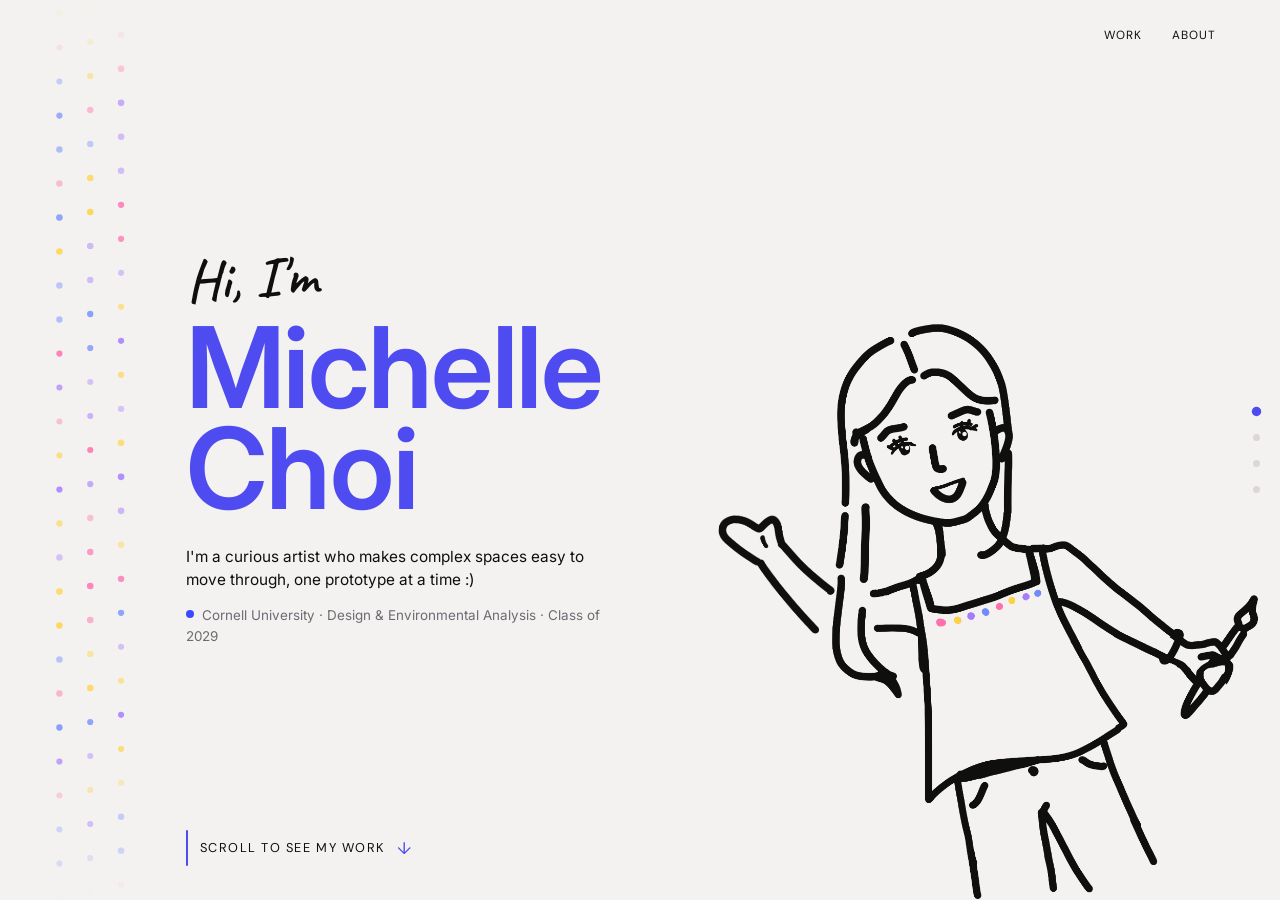
==== commit 43f7e0b7: "Project pages: slightly narrower and smaller (990px, ~5% smaller type) Co-Authored-By: Claude Opus 5" ====
--- a/index.html
+++ b/index.html
@@ -8,13 +8,13 @@
 <link rel="preconnect" href="https://fonts.googleapis.com">
 <link rel="preconnect" href="https://fonts.gstatic.com" crossorigin>
 <link rel="stylesheet" href="https://fonts.googleapis.com/css2?family=Archivo:wdth,wght@62..125,700..900&family=Bricolage+Grotesque:opsz,wdth,wght@12..96,75..100,400..800&family=Instrument+Sans:wght@400;500;600&family=Instrument+Serif:ital@0;1&family=Syne:wght@700..800&family=Archivo+Narrow:wght@500;600;700&family=Caveat:wght@500;600&family=Inter:wght@400;500;600&family=Inter+Tight:wght@400;500;600;700&family=Roboto+Mono:wght@400;500&family=DM+Sans:opsz,wght@9..40,400;9..40,500&display=swap">
-<link rel="stylesheet" href="css/style.css?v=202611280845">
+<link rel="stylesheet" href="css/style.css?v=202611280850">
 </head>
 <body>
 <div id="app"></div>
-<script>window.SITE_VERSION = "202611280845";</script>
-<script src="content/site.js?v=202611280845"></script>
-<script src="js/glyphs.js?v=202611280845"></script>
-<script src="js/app.js?v=202611280845"></script>
+<script>window.SITE_VERSION = "202611280850";</script>
+<script src="content/site.js?v=202611280850"></script>
+<script src="js/glyphs.js?v=202611280850"></script>
+<script src="js/app.js?v=202611280850"></script>
 </body>
 </html>
--- a/css/style.css
+++ b/css/style.css
@@ -560,14 +560,15 @@
 
 /* project pages: a step smaller and narrower so scrolling feels less up-front */
 .project-view {
-  --max: 1060px;
-  --step-1: 1.1rem;
-  --step-2: clamp(1.35rem, 2.4vw, 1.8rem);
-  --step-3: clamp(2.2rem, 5.6vw, 4rem);
-  font-size: 0.95rem;
+  /* 2026-11-28 "zoom out a little" (bob's pick B): was 1060px / 1.1rem / 1.35-1.8 / 2.2-4 / 0.95rem */
+  --max: 990px;
+  --step-1: 1.06rem;
+  --step-2: clamp(1.3rem, 2.3vw, 1.7rem);
+  --step-3: clamp(2.1rem, 5.3vw, 3.75rem);
+  font-size: 0.92rem;
 }
 .project-view .sections { gap: clamp(30px, 5vw, 60px); }
-.project-view .grp-t { font-size: clamp(1.35rem, 2.2vw, 1.8rem); }
+.project-view .grp-t { font-size: clamp(1.3rem, 2.1vw, 1.7rem); }
 .project-view .brief > div { padding: 14px 0; }
 .project-view .brief dd { font-size: clamp(1.2rem, 2vw, 1.55rem); }
 
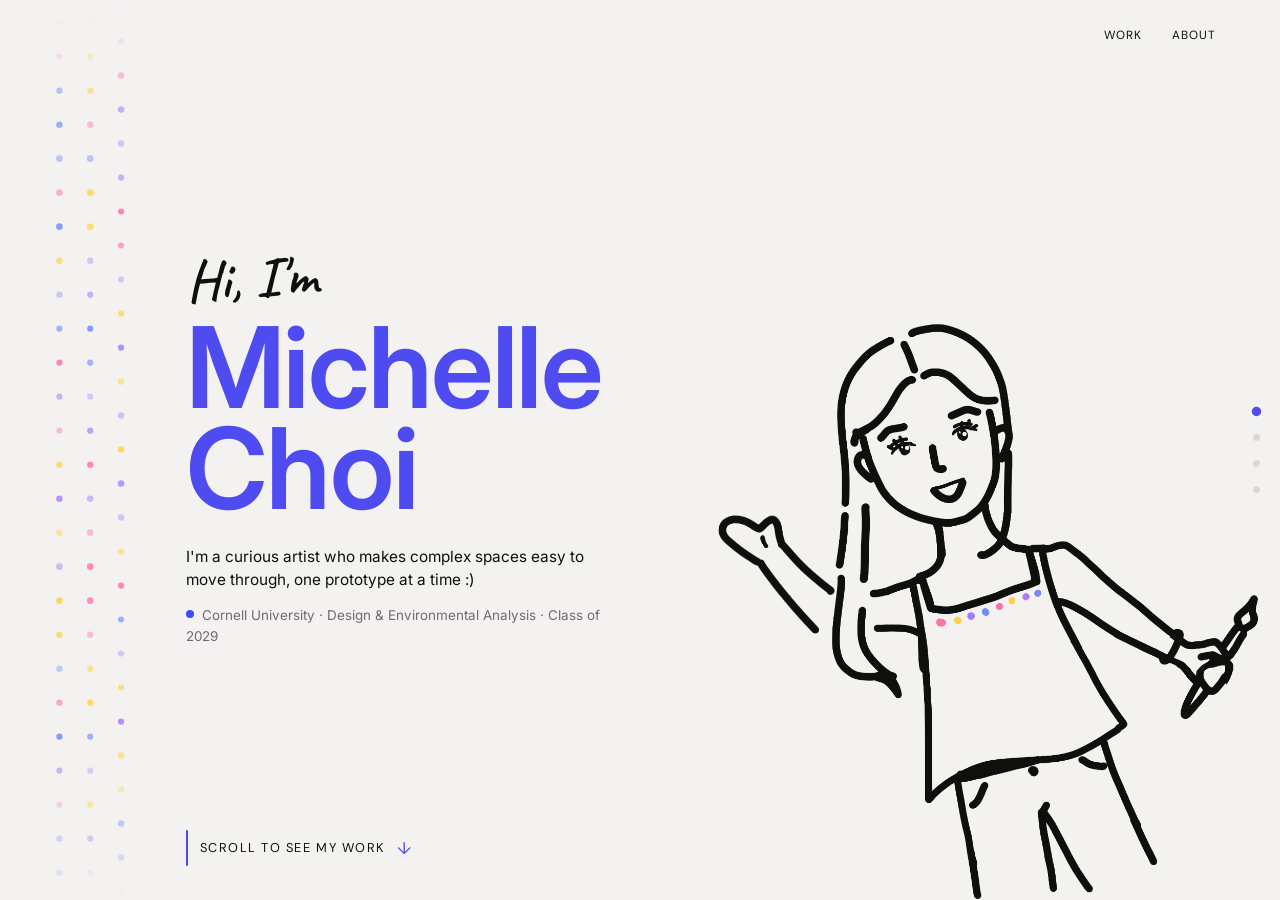
==== commit 62c44b06: "Go For It: Profile and Task Generator side by side (layout I), shorter Profile blurb Co-Authored-By:" ====
--- a/index.html
+++ b/index.html
@@ -8,13 +8,13 @@
 <link rel="preconnect" href="https://fonts.googleapis.com">
 <link rel="preconnect" href="https://fonts.gstatic.com" crossorigin>
 <link rel="stylesheet" href="https://fonts.googleapis.com/css2?family=Archivo:wdth,wght@62..125,700..900&family=Bricolage+Grotesque:opsz,wdth,wght@12..96,75..100,400..800&family=Instrument+Sans:wght@400;500;600&family=Instrument+Serif:ital@0;1&family=Syne:wght@700..800&family=Archivo+Narrow:wght@500;600;700&family=Caveat:wght@500;600&family=Inter:wght@400;500;600&family=Inter+Tight:wght@400;500;600;700&family=Roboto+Mono:wght@400;500&family=DM+Sans:opsz,wght@9..40,400;9..40,500&display=swap">
-<link rel="stylesheet" href="css/style.css?v=202611280850">
+<link rel="stylesheet" href="css/style.css?v=202611280855">
 </head>
 <body>
 <div id="app"></div>
-<script>window.SITE_VERSION = "202611280850";</script>
-<script src="content/site.js?v=202611280850"></script>
-<script src="js/glyphs.js?v=202611280850"></script>
-<script src="js/app.js?v=202611280850"></script>
+<script>window.SITE_VERSION = "202611280855";</script>
+<script src="content/site.js?v=202611280855"></script>
+<script src="js/glyphs.js?v=202611280855"></script>
+<script src="js/app.js?v=202611280855"></script>
 </body>
 </html>
--- a/css/style.css
+++ b/css/style.css
@@ -1233,3 +1233,47 @@
   .feature.ft-lean-flush .ft-text li { padding-left: 0; padding-right: 16px; }
   .feature.ft-lean-flush .ft-text li::before { left: auto; right: 0; }
 }
+
+/* duo: two features side by side */
+.duo { display: grid; grid-template-columns: repeat(2, minmax(0, 1fr)); gap: clamp(28px, 5vw, 64px); align-items: start; }
+.duo-item { display: grid; gap: 18px; }
+.duo-text { display: grid; gap: 8px; align-content: start; }
+.duo-text .sn-tag { justify-self: start; }
+.duo-magenta .sn-tag { background: var(--g-magenta); }
+.duo-text h2 { margin: 2px 0 0; font-family: var(--display); font-size: clamp(1.05rem, 1.4vw, 1.25rem); font-weight: 600; letter-spacing: -0.005em; line-height: 1.1; }
+.duo-text p { margin: 0; }
+.duo-text ul { margin: 4px 0 0; padding: 0; list-style: none; display: grid; gap: 7px; font-size: .95em; }
+.duo-text li { padding-left: 16px; position: relative; line-height: 1.38; }
+.duo-text li::before { content: ""; position: absolute; left: 0; top: .52em; width: 7px; height: 7px; border-radius: 50%; background: var(--name); }
+.duo-magenta li::before { background: var(--g-magenta); }
+.duo-shot { margin: 0; }
+.duo-shot img { border-radius: 20px; }
+/* stack: text on top, screen below */
+.duo-stack .duo-shot { max-width: 250px; }
+.duo-stack .duo-item { grid-template-rows: auto 1fr; }
+/* note: screen + text beside it inside each half (screen first) */
+.duo-note .duo-item { grid-template-columns: minmax(0, 0.8fr) minmax(0, 1fr); align-items: center; }
+.duo-note .duo-shot { order: -1; }
+.duo-note .duo-text p { font-size: .95em; }
+/* mirror: text | screen | screen | text, screens meet in the middle */
+.duo-mirror .duo-item { grid-template-columns: minmax(0, 1fr) minmax(0, 0.8fr); align-items: center; }
+@media (max-width: 760px) {
+  .duo { grid-template-columns: 1fr; gap: 40px; }
+  .duo-note .duo-item, .duo-mirror .duo-item { grid-template-columns: minmax(0, 1fr) minmax(0, 0.9fr); }
+  .duo-mirror .duo-item .duo-shot { order: 2; }
+  .duo-stack .duo-shot { max-width: 230px; }
+}
+
+/* zig: opposite sides but pulled close: Profile screen top-left, Task Generator screen lower-right, both texts in the middle column */
+.duo-zig { grid-template-columns: minmax(0, 230px) minmax(0, 1fr) minmax(0, 230px); grid-template-rows: auto auto auto; column-gap: clamp(24px, 3.5vw, 44px); row-gap: 28px; }
+.duo-zig .duo-item { display: contents; }
+.duo-zig .duo-item:nth-child(1) .duo-shot { grid-column: 1; grid-row: 1 / 3; align-self: start; }
+.duo-zig .duo-item:nth-child(1) .duo-text { grid-column: 2; grid-row: 1; align-self: end; max-width: 52ch; }
+.duo-zig .duo-item:nth-child(2) .duo-text { grid-column: 2; grid-row: 2 / 4; align-self: start; max-width: 52ch; padding-top: 8px; border-top: 1px solid var(--line); padding-top: 24px; }
+.duo-zig .duo-item:nth-child(2) .duo-shot { grid-column: 3; grid-row: 2 / 4; align-self: start; margin-top: 40px; }
+@media (max-width: 760px) {
+  .duo-zig { grid-template-columns: 1fr; }
+  .duo-zig .duo-item { display: grid; grid-template-columns: minmax(0, 1fr) minmax(0, 0.9fr); gap: 18px; align-items: center; }
+  .duo-zig .duo-item > * { grid-column: auto !important; grid-row: auto !important; margin: 0 !important; border: 0 !important; padding: 0 !important; }
+  .duo-zig .duo-item:nth-child(1) .duo-shot { order: 2; }
+}
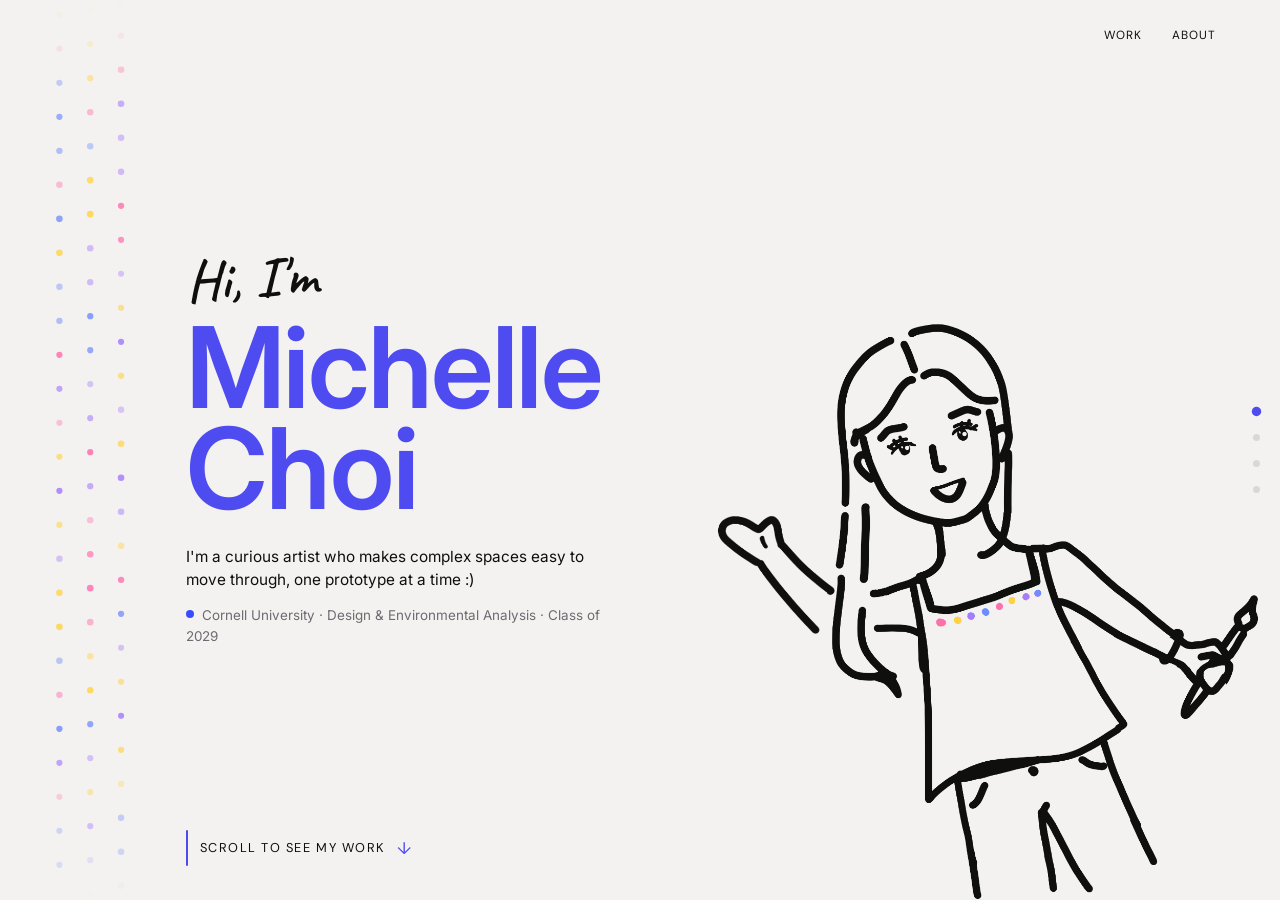
==== commit 578322f1: "Statler floor plan flips when scrolled into view on all devices (no hover) Co-Authored-By: Claude Op" ====
--- a/index.html
+++ b/index.html
@@ -15,6 +15,6 @@
 <script>window.SITE_VERSION = "202611280855";</script>
 <script src="content/site.js?v=202611280855"></script>
 <script src="js/glyphs.js?v=202611280855"></script>
-<script src="js/app.js?v=202611280855"></script>
+<script src="js/app.js?v=202611280857"></script>
 </body>
 </html>
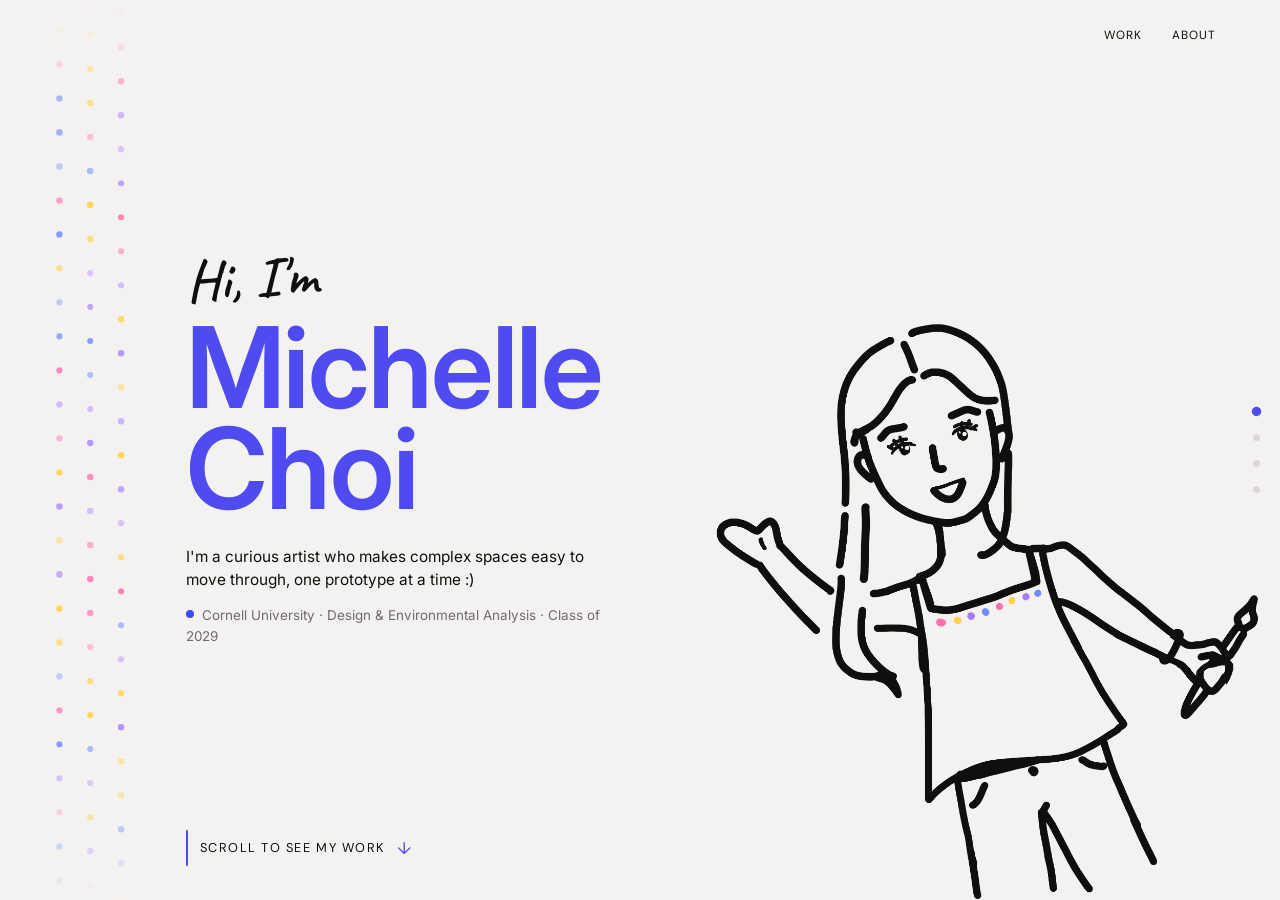
==== commit 3a31eead: "Go For It: Profile and Task Generator screens a bit bigger, text narrower Co-Authored-By: Claude Opu" ====
--- a/index.html
+++ b/index.html
@@ -8,13 +8,13 @@
 <link rel="preconnect" href="https://fonts.googleapis.com">
 <link rel="preconnect" href="https://fonts.gstatic.com" crossorigin>
 <link rel="stylesheet" href="https://fonts.googleapis.com/css2?family=Archivo:wdth,wght@62..125,700..900&family=Bricolage+Grotesque:opsz,wdth,wght@12..96,75..100,400..800&family=Instrument+Sans:wght@400;500;600&family=Instrument+Serif:ital@0;1&family=Syne:wght@700..800&family=Archivo+Narrow:wght@500;600;700&family=Caveat:wght@500;600&family=Inter:wght@400;500;600&family=Inter+Tight:wght@400;500;600;700&family=Roboto+Mono:wght@400;500&family=DM+Sans:opsz,wght@9..40,400;9..40,500&display=swap">
-<link rel="stylesheet" href="css/style.css?v=202611280855">
+<link rel="stylesheet" href="css/style.css?v=202611280900">
 </head>
 <body>
 <div id="app"></div>
-<script>window.SITE_VERSION = "202611280855";</script>
-<script src="content/site.js?v=202611280855"></script>
-<script src="js/glyphs.js?v=202611280855"></script>
-<script src="js/app.js?v=202611280857"></script>
+<script>window.SITE_VERSION = "202611280900";</script>
+<script src="content/site.js?v=202611280900"></script>
+<script src="js/glyphs.js?v=202611280900"></script>
+<script src="js/app.js?v=202611280900"></script>
 </body>
 </html>
--- a/css/style.css
+++ b/css/style.css
@@ -1252,7 +1252,7 @@
 .duo-stack .duo-shot { max-width: 250px; }
 .duo-stack .duo-item { grid-template-rows: auto 1fr; }
 /* note: screen + text beside it inside each half (screen first) */
-.duo-note .duo-item { grid-template-columns: minmax(0, 0.8fr) minmax(0, 1fr); align-items: center; }
+.duo-note .duo-item { grid-template-columns: minmax(0, 1fr) minmax(0, 1fr); align-items: center; } /* screens ~12% bigger, text narrower (was 0.8fr 1fr) */
 .duo-note .duo-shot { order: -1; }
 .duo-note .duo-text p { font-size: .95em; }
 /* mirror: text | screen | screen | text, screens meet in the middle */
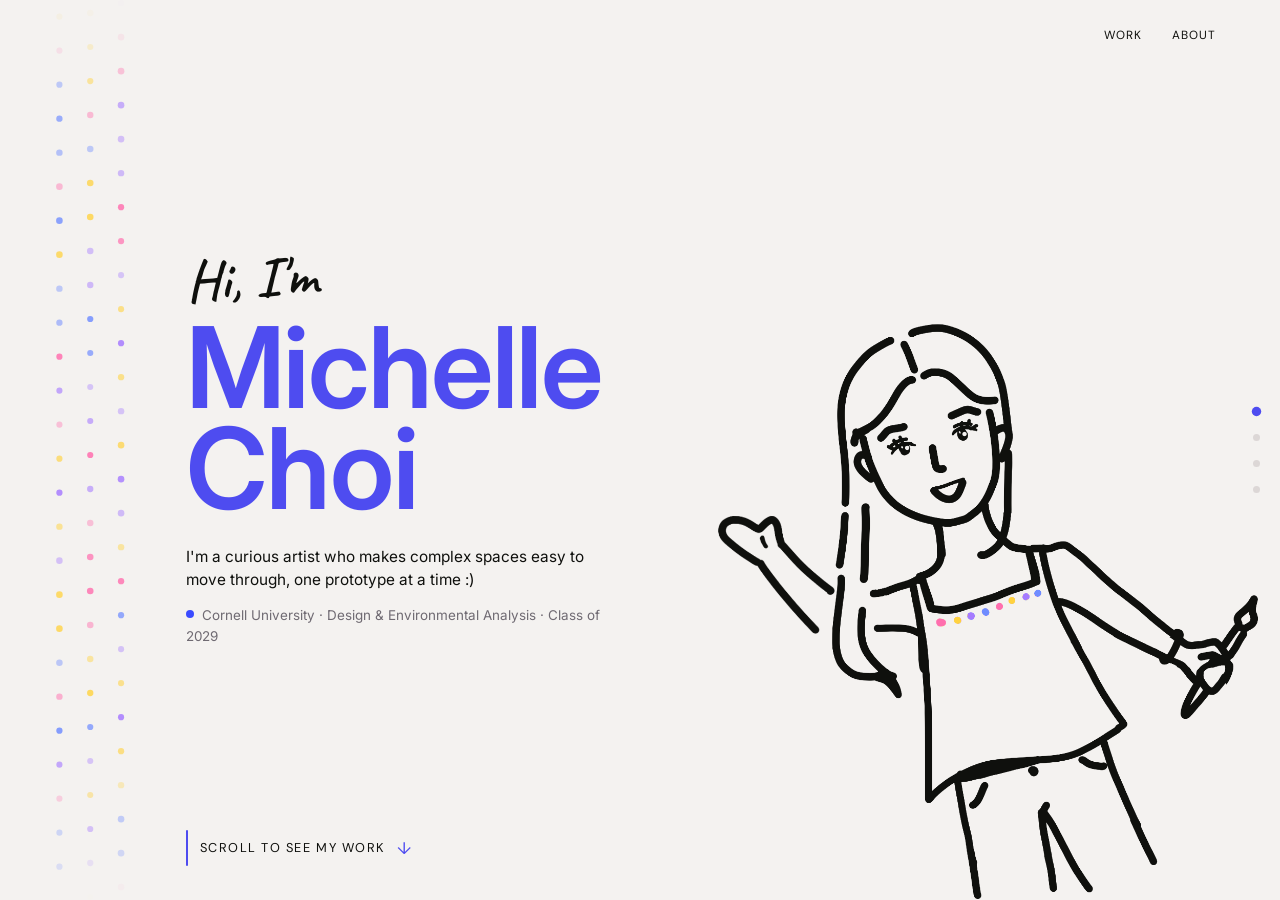
==== commit 438863fd: "Go For It: User Flow image a little larger (bleeds 48px each side on desktop) Co-Authored-By: Claude" ====
--- a/index.html
+++ b/index.html
@@ -8,13 +8,13 @@
 <link rel="preconnect" href="https://fonts.googleapis.com">
 <link rel="preconnect" href="https://fonts.gstatic.com" crossorigin>
 <link rel="stylesheet" href="https://fonts.googleapis.com/css2?family=Archivo:wdth,wght@62..125,700..900&family=Bricolage+Grotesque:opsz,wdth,wght@12..96,75..100,400..800&family=Instrument+Sans:wght@400;500;600&family=Instrument+Serif:ital@0;1&family=Syne:wght@700..800&family=Archivo+Narrow:wght@500;600;700&family=Caveat:wght@500;600&family=Inter:wght@400;500;600&family=Inter+Tight:wght@400;500;600;700&family=Roboto+Mono:wght@400;500&family=DM+Sans:opsz,wght@9..40,400;9..40,500&display=swap">
-<link rel="stylesheet" href="css/style.css?v=202611280900">
+<link rel="stylesheet" href="css/style.css?v=202611280905">
 </head>
 <body>
 <div id="app"></div>
-<script>window.SITE_VERSION = "202611280900";</script>
-<script src="content/site.js?v=202611280900"></script>
-<script src="js/glyphs.js?v=202611280900"></script>
-<script src="js/app.js?v=202611280900"></script>
+<script>window.SITE_VERSION = "202611280905";</script>
+<script src="content/site.js?v=202611280905"></script>
+<script src="js/glyphs.js?v=202611280905"></script>
+<script src="js/app.js?v=202611280905"></script>
 </body>
 </html>
--- a/css/style.css
+++ b/css/style.css
@@ -1277,3 +1277,6 @@
   .duo-zig .duo-item > * { grid-column: auto !important; grid-row: auto !important; margin: 0 !important; border: 0 !important; padding: 0 !important; }
   .duo-zig .duo-item:nth-child(1) .duo-shot { order: 2; }
 }
+
+/* bleed: an image section's picture runs a little past the text column on both sides (Go For It User Flow) */
+@media (min-width: 900px) { .s-block.bleed > figure { margin-inline: -48px; } .s-block.bleed > figure figcaption { padding-inline: 48px; } }
